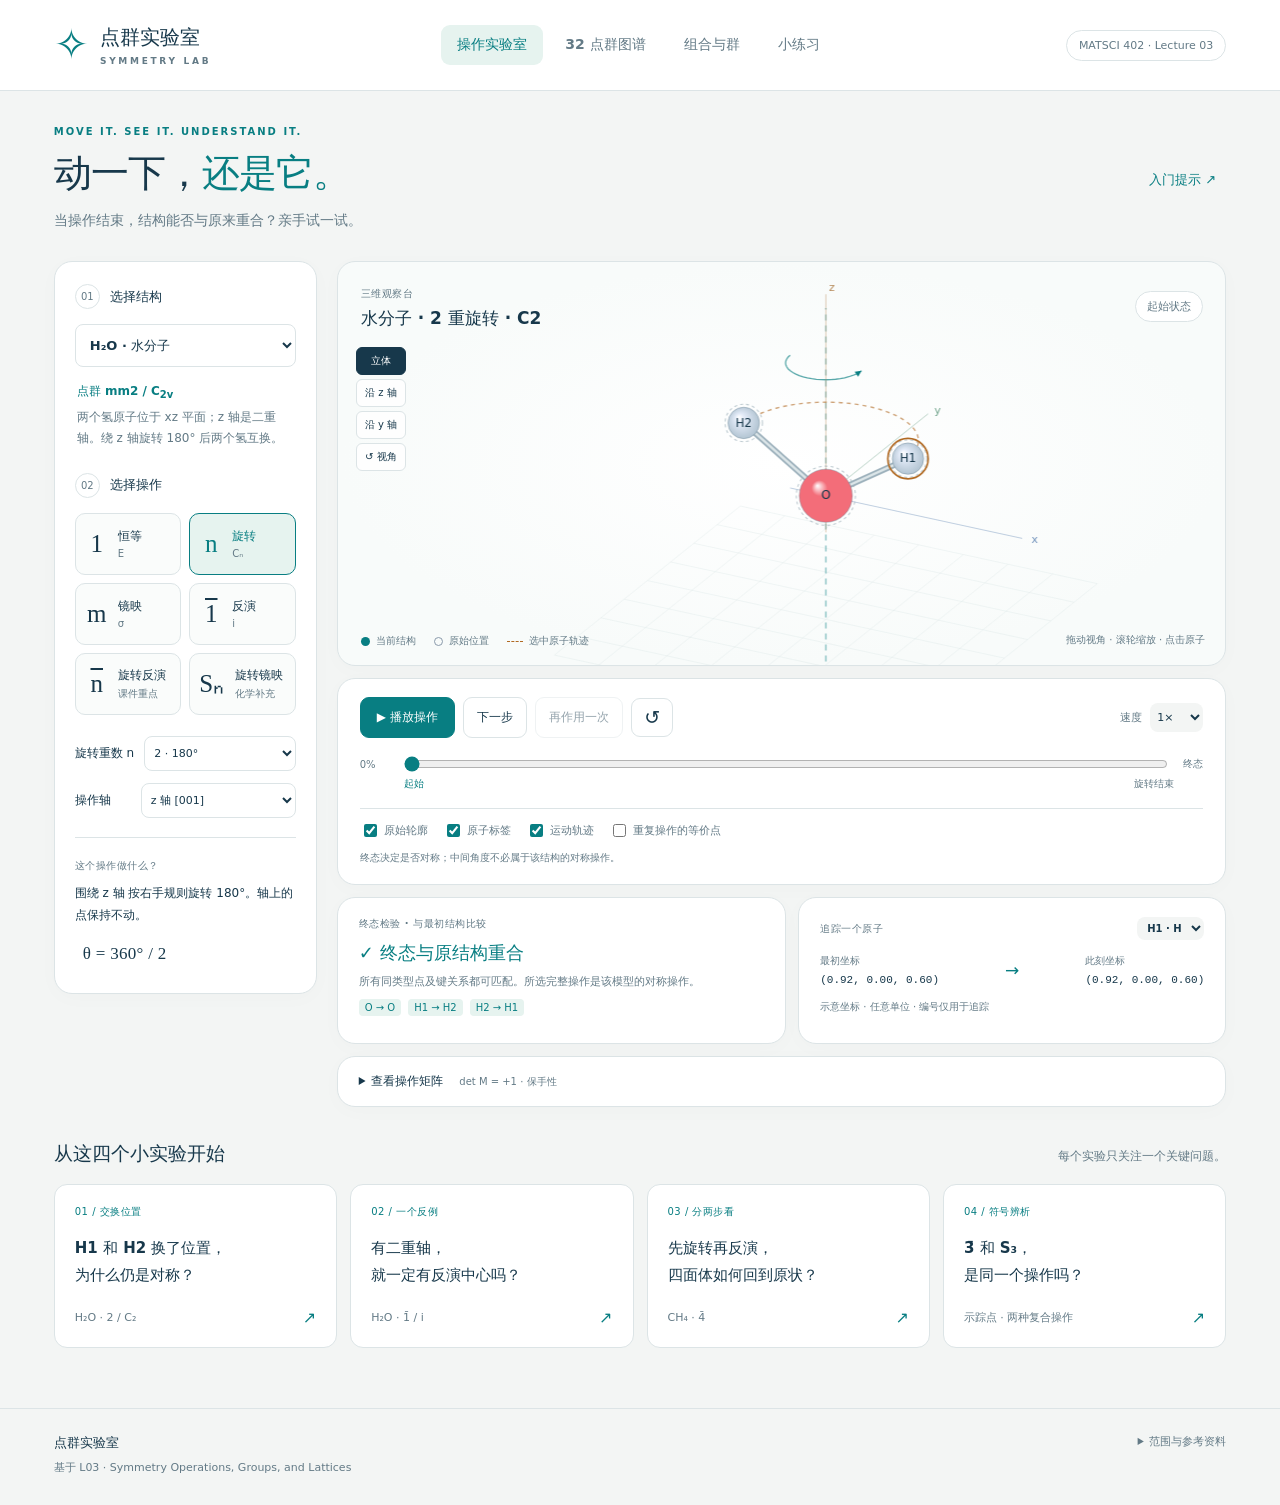
==== index.html @ 0df9928d "Add interactive point-group symmetry lab Include operation animations, 32 crystallographic point gro" ====
<!doctype html>
<html lang="zh-CN">
<head>
  <meta charset="UTF-8">
  <meta name="viewport" content="width=device-width, initial-scale=1">
  <meta name="theme-color" content="#153d52">
  <title>点群实验室 · 看见对称性</title>
  <link rel="stylesheet" href="styles.css?v=1.0">
  <script defer src="math.js?v=1.0"></script>
  <script defer src="learning-data.js?v=1.0"></script>
  <script defer src="app.js?v=1.0"></script>
</head>
<body>
  <header class="topbar">
    <a class="brand" href="#lab" aria-label="点群实验室首页"><span class="brand-mark" aria-hidden="true">✧</span><span>点群实验室<small>SYMMETRY LAB</small></span></a>
    <nav aria-label="主要页面">
      <button class="nav-item active" data-page="lab" aria-current="page">操作实验室</button>
      <button class="nav-item" data-page="atlas">32 点群图谱</button>
      <button class="nav-item" data-page="group">组合与群</button>
      <button class="nav-item" data-page="quiz">小练习</button>
    </nav>
    <span class="course-tag">MATSCI 402 · Lecture 03</span>
  </header>

  <main>
    <section class="page active" id="page-lab" aria-label="操作实验室">
      <div class="page-heading"><div><p class="eyebrow">MOVE IT. SEE IT. UNDERSTAND IT.</p><h1>动一下，<span>还是它。</span></h1><p class="lead">当操作结束，结构能否与原来重合？亲手试一试。</p></div><button class="quiet-button" id="intro-toggle" aria-expanded="false">入门提示 <span aria-hidden="true">↗</span></button></div>
      <div class="intro-panel" id="intro-panel" hidden><p><strong>对称操作</strong>是使结构在终态与原结构不可区分的变换；<strong>对称元素</strong>是操作所依托的轴、面或点。点群的全部操作至少共享一个不动点，本项目将它设在原点 O。</p><p>标签 H1、H2 用来追踪原子；同种原子可以互换位置。旋转物体的操作与拖动鼠标改变观察视角是两件不同的事。</p></div>

      <div class="lab-grid">
        <aside class="controls panel">
          <div class="section-label"><span class="step-number">01</span> 选择结构</div>
          <label class="sr-only" for="model-select">示例结构</label><select id="model-select"></select>
          <div class="model-note"><strong id="model-group"></strong><p id="model-description"></p></div>
          <div class="section-label"><span class="step-number">02</span> 选择操作</div>
          <div class="operation-grid" id="operation-grid">
            <button class="op-button" data-type="E"><span class="op-symbol">1</span><span>恒等<small>E</small></span></button>
            <button class="op-button selected" data-type="rotation"><span class="op-symbol">n</span><span>旋转<small>Cₙ</small></span></button>
            <button class="op-button" data-type="reflection"><span class="op-symbol">m</span><span>镜映<small>σ</small></span></button>
            <button class="op-button" data-type="inversion"><span class="op-symbol"><span class="overbar">1</span></span><span>反演<small>i</small></span></button>
            <button class="op-button" data-type="rotoinversion"><span class="op-symbol"><span class="overbar">n</span></span><span>旋转反演<small>课件重点</small></span></button>
            <button class="op-button" data-type="improper"><span class="op-symbol">Sₙ</span><span>旋转镜映<small>化学补充</small></span></button>
          </div>
          <div class="parameter-row" id="n-row"><label for="n-select">旋转重数 n</label><select id="n-select"><option value="1">1 · 360°</option><option value="2" selected>2 · 180°</option><option value="3">3 · 120°</option><option value="4">4 · 90°</option><option value="5">5 · 72°（有限模型）</option><option value="6">6 · 60°</option></select></div>
          <div class="parameter-row" id="axis-row"><label for="axis-select">操作轴</label><select id="axis-select"><option value="z">z 轴 [001]</option><option value="x">x 轴 [100]</option><option value="y">y 轴 [010]</option><option value="diagonal">体对角线 [111]</option></select></div>
          <div class="parameter-row" id="plane-row" hidden><label for="plane-select">镜面</label><select id="plane-select"><option value="xz">xz 面 · y = 0</option><option value="yz">yz 面 · x = 0</option><option value="xy">xy 面 · z = 0</option><option value="diagonal">对角面 · x = y</option></select></div>
          <p class="restriction" id="restriction" hidden>五重旋转可以出现在有限分子中；不属于三维周期晶体允许的旋转。</p>
          <div class="operation-description"><p class="mini-label">这个操作做什么？</p><p id="op-explanation"></p><div class="formula" id="op-formula"></div></div>
        </aside>

        <div class="scene-column">
          <div class="viewport panel">
            <div class="viewport-heading"><div><span class="mini-label">三维观察台</span><h2 id="scene-title">水分子 · 二重旋转</h2></div><span class="phase-pill" id="phase-pill">起始状态</span></div>
            <canvas id="main-canvas" tabindex="0" aria-label="交互三维结构。拖动改变视角，滚轮缩放，点击原子查看坐标；方向键调整视角，加减键缩放。"></canvas>
            <div class="view-tools"><button data-view="perspective" class="view-button active" aria-pressed="true">立体</button><button data-view="top" class="view-button" aria-pressed="false">沿 z 轴</button><button data-view="front" class="view-button" aria-pressed="false">沿 y 轴</button><button id="camera-reset" class="view-button" aria-label="恢复视角与缩放">↺ 视角</button></div>
            <div class="scene-legend"><span><i class="legend-dot solid"></i>当前结构</span><span><i class="legend-dot outline"></i>原始位置</span><span><i class="legend-line"></i>选中原子轨迹</span></div>
            <span class="camera-hint">拖动视角 · 滚轮缩放 · 点击原子</span>
          </div>
          <div class="playback panel">
            <div class="playback-top"><button class="primary-button" id="play-button"><span id="play-icon" aria-hidden="true">▶</span> <span id="play-text">播放操作</span></button><button class="secondary-button" id="step-button">下一步</button><button class="secondary-button" id="repeat-button" disabled>再作用一次</button><button class="icon-button" id="reset-button" aria-label="恢复原结构和播放进度" title="恢复原结构">↺</button><label class="speed-label" for="speed-select">速度 <select id="speed-select"><option value="0.5">0.5×</option><option value="1" selected>1×</option><option value="2">2×</option></select></label></div>
            <div class="timeline"><span id="progress-label">0%</span><input type="range" id="progress" min="0" max="1000" value="0" aria-label="操作播放进度"><span>终态</span></div>
            <div class="stage-track" id="stage-track"></div>
            <div class="display-toggles"><label><input id="ghost-toggle" type="checkbox" checked> 原始轮廓</label><label><input id="labels-toggle" type="checkbox" checked> 原子标签</label><label><input id="path-toggle" type="checkbox" checked> 运动轨迹</label><label><input id="orbit-toggle" type="checkbox"> 重复操作的等价点</label></div>
            <p class="animation-note" id="animation-note">终态决定是否对称；中间动画只是帮助理解的过程。</p>
          </div>
          <div class="results-grid">
            <div class="result-card panel" id="symmetry-card"><div class="mini-label">终态检验 · 与最初结构比较</div><h3 id="symmetry-result"></h3><p id="symmetry-detail"></p><div class="atom-mapping" id="atom-mapping"></div></div>
            <div class="coordinate-card panel"><div class="mini-label">追踪一个原子 <select id="atom-select" aria-label="选择追踪原子"></select></div><div class="coordinate-pair"><div><span>最初坐标</span><code id="coord-before"></code></div><span class="coordinate-arrow">→</span><div><span>此刻坐标</span><code id="coord-after"></code></div></div><p id="coordinate-note">示意坐标 · 任意单位</p></div>
          </div>
          <details class="matrix-panel panel"><summary>查看操作矩阵 <span id="matrix-summary"></span></summary><div class="matrix-content"><div id="matrix-display" class="matrix"></div><div><p><strong>p′ = M p</strong> · 使用列向量</p><p id="matrix-note"></p><p id="order-note"></p></div></div></details>
        </div>
      </div>

      <div class="guided-heading"><h2>从这四个小实验开始</h2><p>每个实验只关注一个关键问题。</p></div>
      <div class="experiment-grid">
        <button class="experiment-card" data-experiment="water-rotation"><span class="experiment-number">01 / 交换位置</span><strong>H1 和 H2 换了位置，<br>为什么仍是对称？</strong><span>H₂O · 2 / C₂ <b>↗</b></span></button>
        <button class="experiment-card" data-experiment="water-inversion"><span class="experiment-number">02 / 一个反例</span><strong>有二重轴，<br>就一定有反演中心吗？</strong><span>H₂O · 1̄ / i <b>↗</b></span></button>
        <button class="experiment-card" data-experiment="methane-roto"><span class="experiment-number">03 / 分两步看</span><strong>先旋转再反演，<br>四面体如何回到原状？</strong><span>CH₄ · 4̄ <b>↗</b></span></button>
        <button class="experiment-card" data-experiment="probe-compare"><span class="experiment-number">04 / 符号辨析</span><strong>3̄ 和 S₃，<br>是同一个操作吗？</strong><span>示踪点 · 两种复合操作 <b>↗</b></span></button>
      </div>
    </section>

    <section class="page" id="page-atlas" aria-label="32 点群图谱" hidden>
      <div class="page-heading"><div><p class="eyebrow">THE BIG PICTURE</p><h1>32 种组合，<span>7 个晶系。</span></h1><p class="lead">晶体学点群速查：把国际符号和 Schoenflies 符号放在一起看。</p></div><span class="large-badge">32</span></div>
      <div class="atlas-controls panel"><label for="system-filter">晶系 <select id="system-filter"><option value="all">全部晶系</option></select></label><label for="property-filter">对称性 <select id="property-filter"><option value="all">全部点群</option><option value="centro">含反演中心</option><option value="chiral">仅含保手性操作</option><option value="other">其余非中心对称群</option></select></label><span id="atlas-count" aria-live="polite"></span></div>
      <div class="atlas-note"><strong>读图提示</strong><span>群的阶 |G| 是操作总数；n 是某个轴的折数。两者不能混用。“仅含保手性操作”指群的性质，不能仅据此断言一个未指定结构具有手性。</span></div>
      <div id="atlas-grid" class="atlas-grid"></div>
      <div class="atlas-detail panel" id="atlas-detail" aria-live="polite"></div>
      <div class="reading-card panel"><h2>为什么这里没有 5？</h2><p>三维周期晶格允许的旋转折数为 1、2、3、4、6。有限分子可以有五重轴甚至更高折数；“32 种”说的是晶体学点群，并非所有有限物体的点群。</p><p>图谱是分类速查；实验室的模型是少量理想结构，不能用一次操作检验自动判定任意结构的完整点群。</p></div>
    </section>

    <section class="page" id="page-group" aria-label="组合与群" hidden>
      <div class="page-heading"><div><p class="eyebrow">ONE OPERATION AFTER ANOTHER</p><h1>先做哪个，<span>有时很重要。</span></h1><p class="lead">矩阵乘积 A B 表示先做 B，再做 A。用一个示踪点检验顺序。</p></div></div>
      <div class="composition-controls panel"><label for="compose-a">操作 A <select id="compose-a"></select></label><span class="compose-times">×</span><label for="compose-b">操作 B <select id="compose-b"></select></label><span id="commute-result" class="commute-pill"></span></div>
      <div class="composition-grid"><div class="panel composition-card"><h2>A B · 先 B 后 A</h2><canvas id="ab-canvas" tabindex="0" aria-label="先 B 后 A 的终态。方向键可调整共同视角。"></canvas><div id="ab-coordinate" class="composition-coordinate"></div><div id="ab-matrix" class="matrix compact"></div></div><div class="panel composition-card"><h2>B A · 先 A 后 B</h2><canvas id="ba-canvas" tabindex="0" aria-label="先 A 后 B 的终态。方向键可调整共同视角。"></canvas><div id="ba-coordinate" class="composition-coordinate"></div><div id="ba-matrix" class="matrix compact"></div></div></div>
      <p class="composition-legend">空心点：p = (1.20, 0.70, 1.00) · 实心点：变换后的 p · 虚线：经中间点的顺序示意，非运动轨迹</p>
      <div class="group-bottom-grid"><div class="panel group-table-card"><p class="mini-label">一个完整的小群</p><h2>水分子的 mm2 / C₂ᵥ</h2><p>把四个对称操作两两组合，结果仍在这四个里面。点击表格中的结果，在实验室查看。</p><div id="cayley-table"></div><p class="table-caption">行 A × 列 B：先做列，再做行。mₓ𝓏 与 mᵧ𝓏 表示过原点的两个镜面。</p></div><div class="panel axioms-card"><p class="mini-label">群的四个条件</p><div><b>01</b><p><strong>封闭性</strong>组合任意两个操作，结果仍属于这个群。</p></div><div><b>02</b><p><strong>结合律</strong>(A B) C = A (B C)，改变括号不改变结果。</p></div><div><b>03</b><p><strong>恒等操作</strong>E A = A E = A，什么也不改变。</p></div><div><b>04</b><p><strong>逆操作</strong>每个操作都有能撤销它的操作，A⁻¹ A = E。</p></div><p class="axiom-note">交换律 A B = B A 不是群的必要条件。</p></div></div>
    </section>

    <section class="page" id="page-quiz" aria-label="小练习" hidden>
      <div class="page-heading"><div><p class="eyebrow">CHECK YOUR INTUITION</p><h1>你能预测，<span>操作的结果吗？</span></h1><p class="lead">先回答，再看解释。答错也可以回到实验室亲手验证。</p></div><span class="quiz-score" id="quiz-score"></span></div>
      <div class="quiz-shell panel"><div class="quiz-meta"><span id="quiz-position"></span><div id="quiz-dots" aria-label="练习进度"></div></div><h2 id="quiz-question"></h2><div id="quiz-options" class="quiz-options"></div><div id="quiz-feedback" class="quiz-feedback" hidden aria-live="polite"></div><div class="quiz-actions"><button id="quiz-prev" class="secondary-button">上一题</button><button id="quiz-lab" class="quiet-button">去实验室验证 ↗</button><button id="quiz-next" class="primary-button">下一题 →</button></div></div>
      <div class="glossary-grid" id="glossary-grid"></div>
    </section>
  </main>
  <footer><div><strong>点群实验室</strong><span>基于 L03 · Symmetry Operations, Groups, and Lattices</span></div><details><summary>范围与参考资料</summary><p>聚焦点群操作、32 晶体学点群和群的组合；平移、螺旋轴、滑移面与完整空间群不在此版本范围内。所有模型为理想几何示意。</p><div id="source-links"></div><p>课件对应：PDF 第 3、8、11–19、36–39、58 页。符号采用国际符号为主，化学符号为补充。动画插值是教学示意，不表示实际原子运动。</p></details></footer>
  <div id="toast" role="status" aria-live="polite"></div>
  <noscript>此项目需要浏览器启用 JavaScript 才能播放三维对称操作。</noscript>
</body>
</html>
---- styles.css ----
:root{--bg:#f3f5f4;--paper:#fff;--ink:#17384b;--muted:#637a86;--line:#dce4e6;--teal:#087e82;--teal-soft:#e6f3ef;--orange:#b16a23;--orange-soft:#fff3e2;--blue:#3262a6;--red:#b14f50;--radius:18px;--shadow:0 4px 22px #17384b05;font-family:Inter,"PingFang SC","Microsoft YaHei",system-ui,sans-serif;color:var(--ink);background:var(--bg);font-synthesis:none}
*{box-sizing:border-box}body{margin:0}button,select,input{font:inherit}button,select{cursor:pointer}button{color:inherit}button:disabled{cursor:default;opacity:.45}button{transition:background .16s,border-color .16s,transform .16s}button:focus-visible,a:focus-visible,select:focus-visible,input:focus-visible,canvas:focus-visible,summary:focus-visible{outline:3px solid #ca8b39;outline-offset:3px}button:hover:not(:disabled){filter:brightness(.98)}button:active:not(:disabled){transform:translateY(1px)}[hidden]{display:none!important}h1,h2,h3,p{margin:0}a{color:var(--teal);text-underline-offset:3px}.topbar{height:91px;background:var(--paper);border-bottom:1px solid var(--line);display:flex;align-items:center;justify-content:space-between;padding:0 4.2%;gap:24px}.brand{display:flex;align-items:center;gap:11px;text-decoration:none;color:var(--ink);font-weight:650;font-size:20px;white-space:nowrap}.brand-mark{font-size:42px;font-weight:400;color:var(--teal);line-height:1}.brand small{display:block;font-size:9px;font-weight:600;letter-spacing:2.7px;color:var(--muted);margin-top:5px}.topbar nav{display:flex;align-items:center;gap:6px}.nav-item{background:transparent;border:0;padding:11px 16px;border-radius:9px;font-size:14px;font-weight:550;color:var(--muted)}.nav-item.active{background:var(--teal-soft);color:var(--teal)}.course-tag{font-size:11px;color:var(--muted);border:1px solid var(--line);border-radius:40px;padding:8px 12px;white-space:nowrap}main{max-width:1430px;margin:auto;padding:35px 4.2% 60px}.page-heading{display:flex;align-items:center;justify-content:space-between;margin-bottom:28px;gap:16px}.eyebrow{font-size:10px;letter-spacing:2px;color:var(--teal);font-weight:650;margin-bottom:11px}h1{font-size:clamp(28px,3vw,42px);font-weight:650;line-height:1.3;letter-spacing:-1px}h1 span{color:var(--teal)}.lead{font-size:14px;color:var(--muted);margin-top:10px;line-height:1.8}.quiet-button{background:transparent;border:0;color:var(--teal);font-size:13px;padding:10px;white-space:nowrap}.intro-panel{border-left:3px solid var(--teal);padding:18px 22px;background:var(--teal-soft);border-radius:0 12px 12px 0;margin:0 0 25px;font-size:14px;line-height:1.9}.intro-panel p+p{margin-top:10px}.panel{background:var(--paper);border:1px solid var(--line);border-radius:var(--radius);box-shadow:var(--shadow)}.lab-grid{display:grid;grid-template-columns:263px minmax(0,1fr);gap:20px;align-items:start}.controls{padding:22px 20px}.section-label{font-size:13px;font-weight:650;margin-bottom:15px;display:flex;align-items:center;gap:10px}.step-number{border:1px solid var(--line);border-radius:50%;height:25px;width:25px;display:inline-flex;align-items:center;justify-content:center;font-size:10px;color:var(--muted);font-weight:500}select{border:1px solid var(--line);border-radius:8px;background:var(--paper);color:var(--ink);padding:9px 26px 9px 10px;font-size:13px;max-width:100%}#model-select{width:100%;font-weight:550;padding:12px 10px}.model-note{padding:13px 2px 23px}.model-note strong{font-size:12px;color:var(--teal);font-weight:550}.model-note p{font-size:12px;color:var(--muted);line-height:1.8;margin-top:6px}.operation-grid{display:grid;grid-template-columns:1fr 1fr;gap:8px;margin-bottom:21px}.op-button{display:flex;align-items:center;gap:9px;text-align:left;background:#fafcfb;border:1px solid var(--line);border-radius:10px;min-height:62px;padding:9px}.op-button.selected{background:var(--teal-soft);border-color:var(--teal);color:var(--teal)}.op-symbol{font-family:Georgia,"Times New Roman",serif;font-size:25px;font-weight:400;min-width:24px;text-align:center}.op-button>span:last-child{font-size:12px;font-weight:550;white-space:nowrap}.op-button small{display:block;color:var(--muted);font-size:10px;font-weight:400;margin-top:3px}.overbar{text-decoration:overline;text-decoration-thickness:1.5px}.parameter-row{display:flex;align-items:center;justify-content:space-between;gap:10px;margin-bottom:12px}.parameter-row label{font-size:12px;white-space:nowrap}.parameter-row select{font-size:11px;width:155px;padding:9px 5px}.restriction{font-size:11px;color:var(--orange);line-height:1.7;padding:8px;background:var(--orange-soft);border-radius:7px;margin-bottom:10px}.operation-description{border-top:1px solid var(--line);padding-top:18px;margin-top:19px;font-size:12px;line-height:1.9}.mini-label{font-size:10px;color:var(--muted);font-weight:600;letter-spacing:.5px}.operation-description>p:nth-child(2){margin-top:7px}.formula{font-family:Georgia,"Times New Roman",serif;font-size:17px;padding:11px 8px 0;letter-spacing:.3px}.scene-column{min-width:0}.viewport{position:relative;overflow:hidden;background:radial-gradient(ellipse at 50% 50%,#fff 0%,#f8fbfa 70%);height:405px}.viewport-heading{position:absolute;top:20px;left:23px;right:22px;display:flex;justify-content:space-between;align-items:center;z-index:1;pointer-events:none}.viewport-heading h2{font-size:17px;font-weight:600;margin-top:6px}.phase-pill{font-size:11px;background:#fff;border:1px solid var(--line);color:var(--muted);border-radius:30px;padding:7px 11px}.phase-pill.end{background:var(--teal-soft);color:var(--teal);border-color:#a0cfbe}canvas{display:block;width:100%;height:100%;touch-action:none;cursor:grab}canvas:active{cursor:grabbing}.view-tools{position:absolute;left:18px;top:85px;display:flex;gap:4px;z-index:1;flex-direction:column;align-items:stretch}.view-button{font-size:10px;border:1px solid var(--line);background:#ffffffd9;padding:6px 8px;border-radius:6px}.view-button.active{background:var(--ink);border-color:var(--ink);color:#fff}.scene-legend{position:absolute;left:23px;bottom:17px;display:flex;gap:18px;font-size:10px;color:var(--muted);pointer-events:none}.scene-legend span{display:flex;align-items:center;gap:6px}.legend-dot{display:inline-block;width:9px;height:9px;border-radius:50%}.legend-dot.solid{background:var(--teal)}.legend-dot.outline{border:1.4px solid #8a9aab;background:transparent}.legend-line{width:16px;height:0;border-top:1.5px dashed var(--orange)}.camera-hint{position:absolute;right:20px;bottom:18px;color:var(--muted);font-size:10px;pointer-events:none}.playback{padding:18px 22px;margin-top:12px}.playback-top{display:flex;align-items:center;gap:8px}.primary-button{background:var(--teal);border:1px solid var(--teal);color:#fff;border-radius:9px;font-size:12px;font-weight:550;padding:11px 16px;white-space:nowrap}.secondary-button{background:var(--paper);border:1px solid var(--line);border-radius:9px;font-size:12px;padding:11px 13px;white-space:nowrap}.icon-button{background:var(--paper);border:1px solid var(--line);border-radius:9px;font-size:19px;padding:5px 12px;line-height:27px}.speed-label{display:flex;align-items:center;gap:8px;font-size:11px;color:var(--muted);margin-left:auto}.speed-label select{font-size:11px;padding:7px 3px;border:0;background:var(--bg)}.timeline{display:flex;align-items:center;gap:13px;margin-top:17px;font-size:10px;color:var(--muted)}.timeline span:last-child{white-space:nowrap;flex-shrink:0}.timeline span:first-child{min-width:29px;font-variant-numeric:tabular-nums}input[type=range]{width:100%;accent-color:var(--teal);height:14px;cursor:pointer}.stage-track{display:flex;justify-content:space-between;gap:6px;font-size:10px;color:var(--muted);padding-left:42px;padding-right:27px;margin:2px 0 15px}.stage-track button{background:transparent;border:0;padding:2px;color:var(--muted);font-size:10px}.stage-track button.active{color:var(--teal);font-weight:600}.display-toggles{display:flex;align-items:center;gap:15px;flex-wrap:wrap;padding-top:12px;border-top:1px solid var(--line);font-size:11px;color:var(--muted)}.display-toggles label{display:flex;align-items:center;gap:4px;cursor:pointer}input[type=checkbox]{accent-color:var(--teal)}.animation-note{font-size:10px;color:var(--muted);line-height:1.7;margin-top:9px}.results-grid{display:grid;grid-template-columns:1.05fr 1fr;gap:12px;margin-top:12px}.result-card,.coordinate-card{padding:19px 21px;min-height:147px}.result-card h3{font-size:18px;margin-top:10px;font-weight:600;color:var(--teal)}.result-card.negative h3{color:var(--orange)}.result-card p{font-size:11px;line-height:1.8;color:var(--muted);margin-top:7px}.atom-mapping{font-size:10px;color:var(--teal);display:flex;gap:7px;flex-wrap:wrap;margin-top:7px}.atom-mapping span{padding:3px 6px;border-radius:4px;background:var(--teal-soft)}.coordinate-card .mini-label{display:flex;align-items:center;justify-content:space-between;gap:5px}.coordinate-card select{font-size:10px;border:0;background:var(--bg);padding:5px 6px;max-width:100px}.coordinate-pair{display:flex;align-items:center;justify-content:space-between;gap:4px;margin-top:14px}.coordinate-pair div{display:flex;flex-direction:column;gap:6px}.coordinate-pair span{font-size:10px;color:var(--muted)}.coordinate-pair code{font-family:"SFMono-Regular",Consolas,monospace;font-size:11px;white-space:nowrap;font-variant-numeric:tabular-nums}.coordinate-arrow{color:var(--teal)!important;font-size:17px!important}.coordinate-card p{font-size:10px;color:var(--muted);line-height:1.6;margin-top:13px}.matrix-panel{margin-top:12px;padding:0 21px}.matrix-panel summary{font-size:12px;padding:16px 0;cursor:pointer}.matrix-panel summary span{font-size:10px;color:var(--muted);margin-left:12px}.matrix-content{display:flex;align-items:center;gap:27px;padding:5px 0 22px;font-size:12px;line-height:1.8}.matrix{display:grid;grid-template-columns:repeat(3,minmax(42px,1fr));border-left:2px solid var(--ink);border-right:2px solid var(--ink);padding:5px 10px;gap:9px;font-size:12px;font-family:"SFMono-Regular",Consolas,monospace;text-align:right;max-width:250px;flex-shrink:0;position:relative}.matrix:before,.matrix:after{content:"";position:absolute;left:-2px;right:-2px;top:0;height:6px;border-left:8px solid var(--ink);border-right:8px solid var(--ink)}.matrix:after{top:auto;bottom:0}.matrix-content p+p{margin-top:5px;color:var(--muted);font-size:11px}.guided-heading{display:flex;align-items:baseline;justify-content:space-between;margin:34px 0 17px}.guided-heading h2{font-size:19px;font-weight:600}.guided-heading p{font-size:12px;color:var(--muted)}.experiment-grid{display:grid;grid-template-columns:repeat(4,1fr);gap:13px}.experiment-card{background:var(--paper);border:1px solid var(--line);border-radius:13px;text-align:left;padding:20px;min-height:164px;display:flex;flex-direction:column;gap:16px}.experiment-number{color:var(--teal);font-size:10px;letter-spacing:.5px}.experiment-card strong{font-size:15px;font-weight:550;line-height:1.8}.experiment-card>span:last-child{font-size:11px;color:var(--muted);width:100%;display:flex;align-items:center;justify-content:space-between;margin-top:auto}.experiment-card b{font-size:16px;font-weight:400;color:var(--teal)}.large-badge{font-family:Georgia,serif;font-size:65px;color:#c7dcd6;font-style:italic}.atlas-controls{padding:18px 22px;display:flex;align-items:center;gap:30px;margin-bottom:18px}.atlas-controls label{font-size:12px;display:flex;align-items:center;gap:10px}.atlas-controls select{font-size:12px}.atlas-controls>span{margin-left:auto;font-size:12px;color:var(--muted)}.atlas-note{font-size:12px;line-height:1.8;display:flex;gap:20px;margin:0 3px 24px}.atlas-note strong{color:var(--teal);white-space:nowrap}.atlas-note span{color:var(--muted)}.atlas-grid{display:grid;grid-template-columns:repeat(4,1fr);gap:13px}.atlas-tile{border:1px solid var(--line);background:var(--paper);border-radius:12px;padding:16px 19px;text-align:left;display:flex;flex-direction:column;min-height:125px;position:relative}.atlas-tile.selected{border-color:var(--teal);box-shadow:inset 0 0 0 1px var(--teal)}.atlas-tile>span:first-child{font-size:10px;color:var(--muted)}.atlas-symbols{display:flex;justify-content:space-between;align-items:center;margin:9px 0 12px}.hm-symbol{font-family:Georgia,"Times New Roman",serif;font-size:25px;letter-spacing:2px;color:var(--ink)}.sf-symbol{font-family:Georgia,"Times New Roman",serif;font-size:18px;color:var(--muted)}.atlas-properties{display:flex;gap:6px;font-size:10px;color:var(--muted)}.property-tag{background:var(--bg);padding:3px 6px;border-radius:4px}.property-tag.centro{background:#eaf0f8;color:var(--blue)}.property-tag.proper{background:var(--teal-soft);color:var(--teal)}.atlas-detail{padding:22px 25px;margin-top:20px;display:flex;align-items:center;justify-content:space-between;gap:20px;line-height:1.8}.atlas-detail h2{font-size:20px;margin-bottom:5px}.atlas-detail p{font-size:12px;color:var(--muted)}.reading-card{padding:25px;margin-top:20px}.reading-card h2{font-size:17px;margin-bottom:9px}.reading-card p{font-size:12px;color:var(--muted);line-height:1.9}.reading-card p+p{margin-top:8px}.composition-controls{display:flex;align-items:center;gap:22px;padding:20px 24px}.composition-controls label{font-size:12px;display:flex;align-items:center;gap:12px}.composition-controls select{font-size:12px}.compose-times{font-size:24px;color:var(--muted)}.commute-pill{font-size:12px;background:var(--orange-soft);color:var(--orange);padding:9px 13px;border-radius:25px;margin-left:auto}.commute-pill.yes{background:var(--teal-soft);color:var(--teal)}.composition-grid{display:grid;grid-template-columns:1fr 1fr;gap:18px;margin-top:19px}.composition-card{padding:22px 24px}.composition-card h2{font-size:17px}.composition-card canvas{height:280px}.composition-coordinate{text-align:center;font-family:Consolas,monospace;font-size:13px;color:var(--teal);margin-bottom:14px}.matrix.compact{margin:auto;max-width:220px;font-size:11px;gap:7px}.composition-legend{font-size:11px;text-align:center;color:var(--muted);margin:13px 0 25px;line-height:1.8}.group-bottom-grid{display:grid;grid-template-columns:1.1fr 1fr;gap:18px}.group-table-card,.axioms-card{padding:24px}.group-table-card h2{font-size:21px;margin-top:8px}.group-table-card>p:nth-of-type(2){font-size:12px;line-height:1.9;color:var(--muted);margin-top:9px}.group-table{width:100%;border-collapse:collapse;text-align:center;font-size:12px;margin:16px 0 10px}.group-table td,.group-table th{border-bottom:1px solid var(--line);padding:10px 4px}.group-table th{font-weight:550;background:var(--bg)}.group-table td button{border:0;background:transparent;border-radius:5px;padding:5px 8px;font-size:12px;color:var(--teal)}.group-table td button:hover{background:var(--teal-soft)}.table-caption{font-size:10px;line-height:1.8;color:var(--muted)}.axioms-card>div{display:flex;gap:20px;margin-top:21px}.axioms-card b{font-size:12px;color:var(--teal);font-weight:500;padding-top:1px}.axioms-card div p{font-size:12px;line-height:1.8;color:var(--muted)}.axioms-card strong{display:block;font-size:14px;font-weight:550;color:var(--ink);margin-bottom:4px}.axiom-note{font-size:11px;color:var(--orange);border-top:1px solid var(--line);padding-top:17px;margin-top:23px}.quiz-score{font-size:12px;background:var(--teal-soft);color:var(--teal);padding:12px 17px;border-radius:30px;white-space:nowrap}.quiz-shell{max-width:850px;margin:12px auto 25px;padding:30px 40px}.quiz-meta{display:flex;align-items:center;justify-content:space-between;font-size:11px;color:var(--muted);margin-bottom:27px}#quiz-dots{display:flex;gap:6px}#quiz-dots i{display:block;height:7px;width:7px;border-radius:50%;background:var(--line)}#quiz-dots i.current{background:var(--ink)}#quiz-dots i.correct{background:var(--teal)}#quiz-dots i.incorrect{background:var(--orange)}.quiz-shell h2{font-size:23px;font-weight:550;line-height:1.8;margin-bottom:25px}.quiz-options{display:grid;grid-template-columns:1fr 1fr;gap:12px}.quiz-option{border:1px solid var(--line);border-radius:10px;background:var(--paper);padding:18px;text-align:left;font-size:13px;line-height:1.8;display:flex;align-items:center;gap:14px}.quiz-option>span:first-child{font-size:11px;border:1px solid var(--line);border-radius:50%;width:24px;height:24px;display:inline-flex;justify-content:center;align-items:center;flex-shrink:0}.quiz-option.correct{background:var(--teal-soft);border-color:var(--teal)}.quiz-option.incorrect{background:var(--orange-soft);border-color:var(--orange)}.quiz-option:disabled{opacity:1}.quiz-feedback{padding:18px 20px;background:var(--teal-soft);border-radius:10px;margin-top:20px;line-height:1.9;font-size:13px}.quiz-feedback.wrong{background:var(--orange-soft)}.quiz-feedback strong{display:block;margin-bottom:5px}.quiz-actions{display:flex;justify-content:space-between;align-items:center;margin-top:27px}.glossary-grid{display:grid;grid-template-columns:repeat(3,1fr);gap:13px}.glossary-card{padding:21px;background:var(--paper);border:1px solid var(--line);border-radius:12px}.glossary-card h3{font-size:14px;font-weight:550;margin-bottom:8px}.glossary-card p{font-size:12px;color:var(--muted);line-height:1.9}footer{border-top:1px solid var(--line);padding:25px 4.2% 30px;max-width:1430px;margin:auto;color:var(--muted);font-size:11px;display:flex;justify-content:space-between;gap:30px}footer>div{display:flex;flex-direction:column;gap:8px}footer strong{font-size:13px;color:var(--ink);font-weight:550}footer details{max-width:630px}footer summary{cursor:pointer;text-align:right}footer p{line-height:1.9;margin-top:12px}#source-links{display:flex;flex-direction:column;gap:6px;margin-top:10px}#toast{position:fixed;bottom:26px;left:50%;transform:translateX(-50%);background:var(--ink);color:#fff;border-radius:10px;padding:12px 20px;font-size:12px;z-index:20;opacity:0;pointer-events:none;transition:opacity .2s;box-shadow:0 5px 25px #17384b25;max-width:calc(100vw - 30px);line-height:1.8}#toast.visible{opacity:1}.sr-only{position:absolute;width:1px;height:1px;padding:0;margin:-1px;overflow:hidden;clip:rect(0,0,0,0);white-space:nowrap;border:0}
@media(min-width:1500px){.viewport{height:440px}}
@media(max-width:1150px){.course-tag{display:none}.topbar{padding:0 3%}main{padding:29px 3% 45px}.lab-grid{grid-template-columns:239px minmax(0,1fr);gap:14px}.controls{padding:20px 16px}.camera-hint{display:none}.coordinate-pair{flex-wrap:wrap}.coordinate-pair code{font-size:10px}.results-grid{grid-template-columns:1fr 1fr}.experiment-card{padding:16px}.scene-legend{gap:10px}.playback{padding:17px}.atlas-grid{grid-template-columns:repeat(4,1fr)}}
@media(max-width:850px){.topbar{height:auto;min-height:79px;flex-wrap:wrap;padding:15px 4%;gap:15px}.brand{font-size:18px}.brand-mark{font-size:33px}.nav-item{padding:9px 11px;font-size:12px}.topbar nav{gap:2px}.lab-grid{grid-template-columns:215px minmax(0,1fr)}.controls{padding:18px 13px}.op-button{gap:5px;padding:7px}.op-symbol{min-width:20px;font-size:22px}.op-button>span:last-child{font-size:11px}.parameter-row{flex-direction:column;align-items:flex-start;gap:5px}.parameter-row select{width:100%}.viewport{height:363px}.viewport-heading{left:18px;top:16px}.viewport-heading h2{font-size:15px}.phase-pill{font-size:10px;padding:5px 8px}.playback-top{flex-wrap:wrap}.speed-label{margin-left:0}.results-grid{grid-template-columns:1fr}.coordinate-pair{justify-content:start;gap:16px}.result-card,.coordinate-card{min-height:120px}.coordinate-card .mini-label{justify-content:start;gap:25px}.experiment-grid{grid-template-columns:repeat(2,1fr)}.atlas-grid{grid-template-columns:repeat(3,1fr)}.composition-controls{flex-wrap:wrap;gap:15px}.commute-pill{margin-left:0}.group-bottom-grid{grid-template-columns:1fr}.glossary-grid{grid-template-columns:repeat(2,1fr)}}
@media(max-width:620px){main{padding:26px 4% 35px}.topbar{padding:13px 4%;gap:13px}.brand small{font-size:8px}.topbar nav{width:100%;justify-content:space-between}.nav-item{padding:9px 10px}.page-heading{margin-bottom:22px;align-items:start}h1{font-size:29px;letter-spacing:-.5px}.eyebrow{font-size:8px;letter-spacing:1.6px}.lead{font-size:12px}.page-heading>.quiet-button{font-size:11px;padding:6px;margin-top:27px}.lab-grid{display:flex;flex-direction:column;gap:13px}.controls{width:100%;padding:18px}.section-label{margin-bottom:10px}.model-note{padding:9px 1px 15px}.model-note p{margin-top:4px}.operation-grid{grid-template-columns:repeat(3,1fr);margin-bottom:15px}.op-button{padding:8px 7px;gap:7px;min-height:57px}.op-button>span:last-child{font-size:11px}.parameter-row{display:inline-flex;width:calc(50% - 6px);vertical-align:top;margin-bottom:0}.parameter-row:nth-of-type(even){margin-right:6px}.parameter-row select{width:100%}.operation-description{margin-top:14px;padding-top:12px}.operation-description .formula{display:inline-block;padding:7px 0 0;font-size:16px}.restriction{margin:10px 0 0}.scene-column{width:100%}.viewport{height:380px}.viewport-heading h2{font-size:15px}.view-tools{top:75px}.scene-legend{left:15px;font-size:9px;gap:13px}.playback{padding:15px}.playback-top{gap:6px}.primary-button{padding:10px 12px}.secondary-button{padding:10px 9px}.icon-button{padding:4px 10px}.speed-label{margin-left:auto}.display-toggles{gap:7px 13px;font-size:10px}.results-grid{grid-template-columns:1fr}.result-card,.coordinate-card{padding:17px 18px}.coordinate-pair{justify-content:space-between;gap:4px}.coordinate-pair code{font-size:12px}.coordinate-card .mini-label{justify-content:space-between}.matrix-content{gap:15px;flex-wrap:wrap}.matrix-panel summary span{font-size:9px}.guided-heading{display:block;margin-top:26px}.guided-heading h2{font-size:17px}.guided-heading p{font-size:11px;margin-top:6px}.experiment-grid{gap:10px}.experiment-card{padding:15px;min-height:164px;gap:11px}.experiment-card strong{font-size:13px}.experiment-card>span:last-child{font-size:10px}.experiment-number{font-size:9px}.atlas-controls{gap:14px;padding:16px;flex-wrap:wrap}.atlas-controls label{width:100%;justify-content:space-between}.atlas-controls>span{margin-left:0}.atlas-note{gap:10px;font-size:11px}.atlas-grid{grid-template-columns:repeat(2,1fr);gap:10px}.atlas-tile{padding:14px;min-height:120px}.atlas-symbols{flex-wrap:wrap;gap:6px}.hm-symbol{font-size:23px}.sf-symbol{font-size:16px}.atlas-properties{font-size:9px;gap:4px}.atlas-detail{padding:20px;flex-direction:column;align-items:start}.composition-controls{padding:17px;gap:13px}.composition-controls label{width:100%;justify-content:space-between}.compose-times{display:none}.composition-grid{grid-template-columns:1fr;gap:14px}.composition-card canvas{height:255px}.composition-card{padding:20px}.composition-legend{font-size:10px}.quiz-shell{padding:23px 20px}.quiz-shell h2{font-size:19px}.quiz-options{grid-template-columns:1fr;gap:10px}.quiz-option{padding:15px;font-size:12px}.quiz-score{padding:9px 10px;font-size:10px}.quiz-actions{gap:4px;flex-wrap:wrap}.quiz-feedback{font-size:12px;padding:15px}.glossary-grid{grid-template-columns:1fr 1fr;gap:10px}.glossary-card{padding:16px}.glossary-card p{font-size:11px}.glossary-card h3{font-size:12px}footer{padding:20px 4%;flex-direction:column;gap:17px}footer summary{text-align:left}.composition-controls select{max-width:70%}}
@media(prefers-reduced-motion:reduce){*{transition:none!important;scroll-behavior:auto!important}}
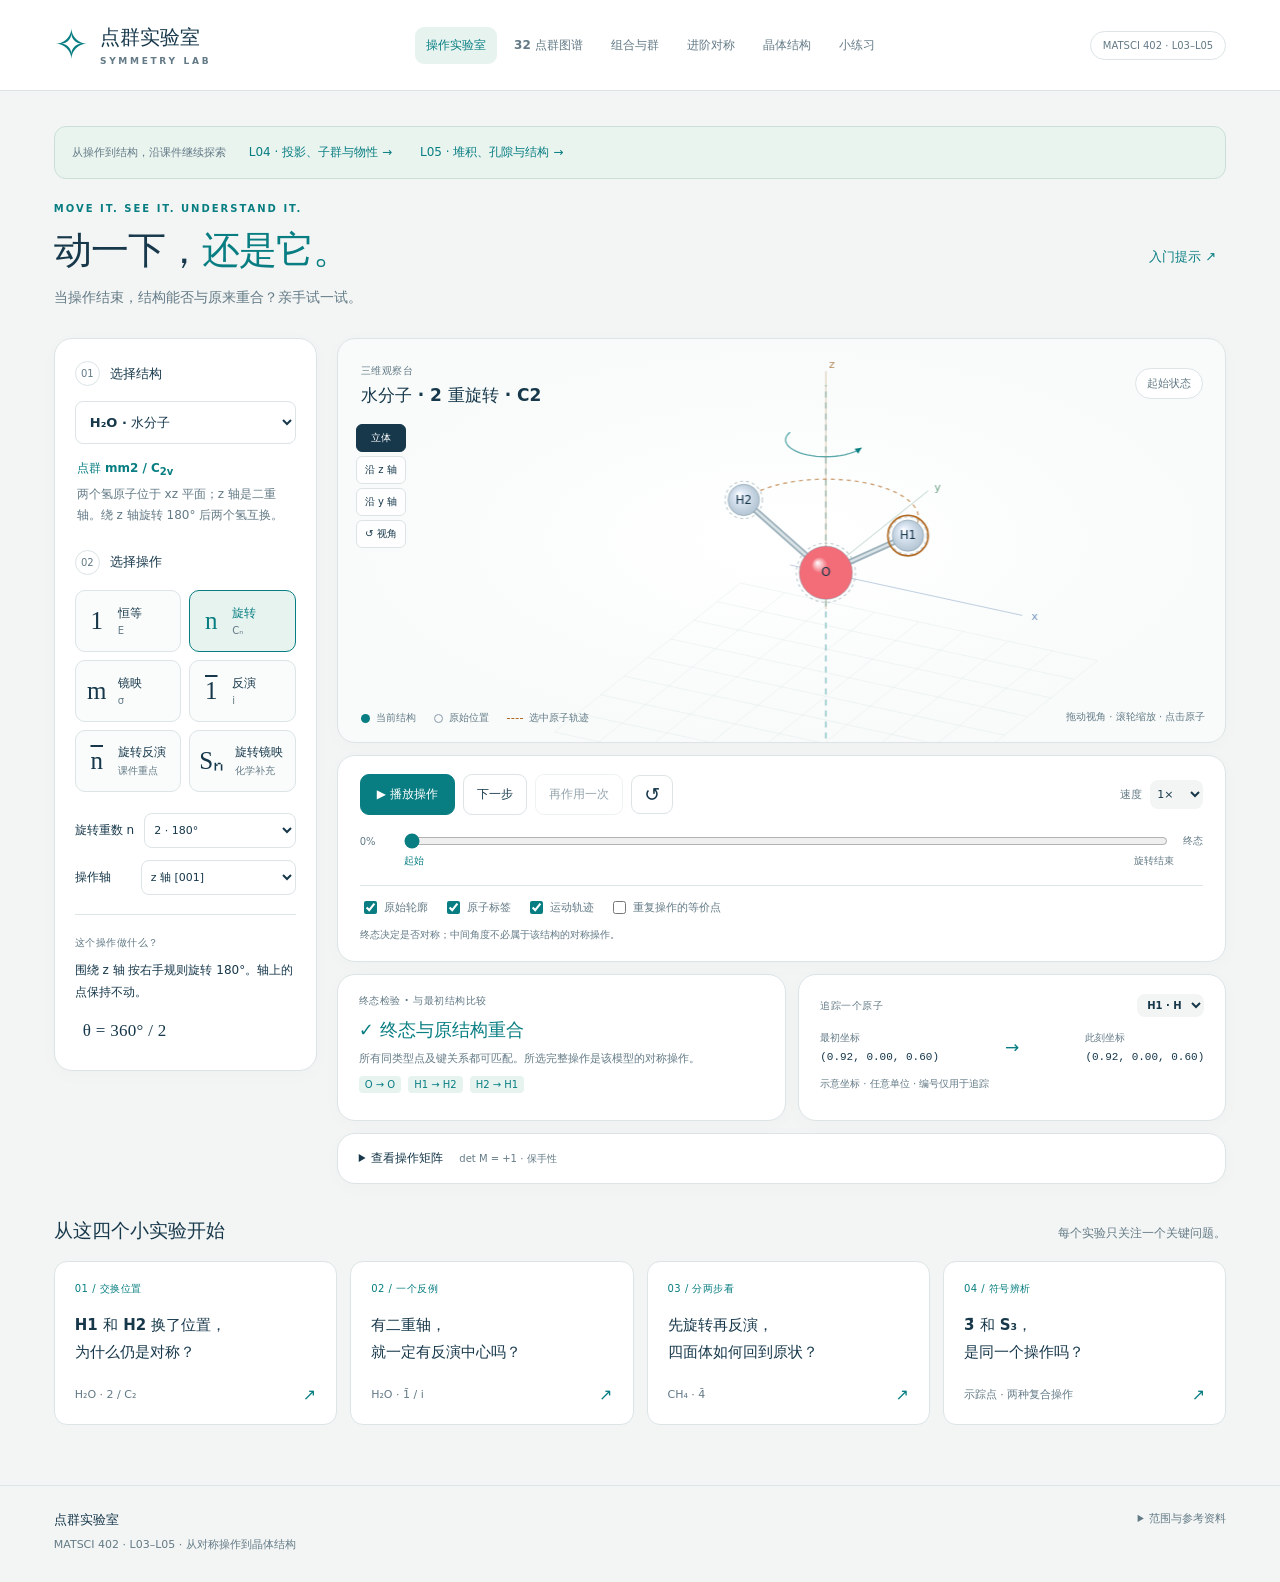
==== commit 3b16d6ea: "Integrate L04 and L05 interactive course modules Add stereographic projections, subgroups, tensor sy" ====
--- a/index.html
+++ b/index.html
@@ -5,10 +5,23 @@
   <meta name="viewport" content="width=device-width, initial-scale=1">
   <meta name="theme-color" content="#153d52">
   <title>点群实验室 · 看见对称性</title>
-  <link rel="stylesheet" href="styles.css?v=1.0">
+  <link rel="stylesheet" href="styles.css?v=1.2">
+  <link rel="stylesheet" href="course.css?v=1.3">
+  <link rel="stylesheet" href="stereo.css?v=1.3">
+  <link rel="stylesheet" href="crystal.css?v=1.3">
   <script defer src="math.js?v=1.0"></script>
-  <script defer src="learning-data.js?v=1.0"></script>
-  <script defer src="app.js?v=1.0"></script>
+  <script defer src="lattice-math.js?v=1.1"></script>
+  <script defer src="learning-data.js?v=1.3"></script>
+  <script defer src="point-group-math.js?v=1.2"></script>
+  <script defer src="advanced-math.js?v=1.3"></script>
+  <script defer src="course-math.js?v=1.3"></script>
+  <script defer src="crystal-math.js?v=1.3"></script>
+  <script defer src="app.js?v=1.3"></script>
+  <script defer src="point-group-view.js?v=1.2"></script>
+  <script defer src="lattice-view.js?v=1.1"></script>
+  <script defer src="stereo-view.js?v=1.3"></script>
+  <script defer src="crystal-view.js?v=1.3"></script>
+  <script defer src="course-view.js?v=1.3"></script>
 </head>
 <body>
   <header class="topbar">
@@ -17,13 +30,16 @@
       <button class="nav-item active" data-page="lab" aria-current="page">操作实验室</button>
       <button class="nav-item" data-page="atlas">32 点群图谱</button>
       <button class="nav-item" data-page="group">组合与群</button>
+      <button class="nav-item" data-page="advanced">进阶对称</button>
+      <button class="nav-item" data-page="crystal">晶体结构</button>
       <button class="nav-item" data-page="quiz">小练习</button>
     </nav>
-    <span class="course-tag">MATSCI 402 · Lecture 03</span>
+    <span class="course-tag">MATSCI 402 · L03–L05</span>
   </header>
 
   <main>
     <section class="page active" id="page-lab" aria-label="操作实验室">
+      <div class="course-bridge"><span>从操作到结构，沿课件继续探索</span><button type="button" data-course-link="advanced">L04 · 投影、子群与物性 →</button><button type="button" data-course-link="crystal">L05 · 堆积、孔隙与结构 →</button></div>
       <div class="page-heading"><div><p class="eyebrow">MOVE IT. SEE IT. UNDERSTAND IT.</p><h1>动一下，<span>还是它。</span></h1><p class="lead">当操作结束，结构能否与原来重合？亲手试一试。</p></div><button class="quiet-button" id="intro-toggle" aria-expanded="false">入门提示 <span aria-hidden="true">↗</span></button></div>
       <div class="intro-panel" id="intro-panel" hidden><p><strong>对称操作</strong>是使结构在终态与原结构不可区分的变换；<strong>对称元素</strong>是操作所依托的轴、面或点。点群的全部操作至少共享一个不动点，本项目将它设在原点 O。</p><p>标签 H1、H2 用来追踪原子；同种原子可以互换位置。旋转物体的操作与拖动鼠标改变观察视角是两件不同的事。</p></div>
 
@@ -82,11 +98,57 @@
 
     <section class="page" id="page-atlas" aria-label="32 点群图谱" hidden>
       <div class="page-heading"><div><p class="eyebrow">THE BIG PICTURE</p><h1>32 种组合，<span>7 个晶系。</span></h1><p class="lead">晶体学点群速查：把国际符号和 Schoenflies 符号放在一起看。</p></div><span class="large-badge">32</span></div>
-      <div class="atlas-controls panel"><label for="system-filter">晶系 <select id="system-filter"><option value="all">全部晶系</option></select></label><label for="property-filter">对称性 <select id="property-filter"><option value="all">全部点群</option><option value="centro">含反演中心</option><option value="chiral">仅含保手性操作</option><option value="other">其余非中心对称群</option></select></label><span id="atlas-count" aria-live="polite"></span></div>
+      <div class="atlas-controls panel"><label for="system-filter">晶系 <select id="system-filter"><option value="all">全部晶系</option></select></label><label for="property-filter">对称性 <select id="property-filter"><option value="all">全部点群</option><option value="centro">含反演中心</option><option value="chiral">仅含保手性操作</option><option value="other">其余非中心对称群</option></select></label><span id="atlas-count" aria-live="polite"></span><button type="button" class="quiet-button" id="pg-jump">探索全部 32 种 3D 模型 ↓</button><button type="button" class="quiet-button" id="lattice-jump">为什么没有 5？查看 3D 示意 ↓</button></div>
       <div class="atlas-note"><strong>读图提示</strong><span>群的阶 |G| 是操作总数；n 是某个轴的折数。两者不能混用。“仅含保手性操作”指群的性质，不能仅据此断言一个未指定结构具有手性。</span></div>
       <div id="atlas-grid" class="atlas-grid"></div>
       <div class="atlas-detail panel" id="atlas-detail" aria-live="polite"></div>
-      <div class="reading-card panel"><h2>为什么这里没有 5？</h2><p>三维周期晶格允许的旋转折数为 1、2、3、4、6。有限分子可以有五重轴甚至更高折数；“32 种”说的是晶体学点群，并非所有有限物体的点群。</p><p>图谱是分类速查；实验室的模型是少量理想结构，不能用一次操作检验自动判定任意结构的完整点群。</p></div>
+      <section class="panel pg-section" id="point-group-viewer" aria-labelledby="pg-heading">
+        <div class="pg-heading"><div><p class="eyebrow">EVERY GROUP. EVERY OPERATION.</p><h2 id="pg-heading">这个点群的三维模型</h2><p id="pg-group-note"></p></div><span class="pg-badge" id="pg-order-badge"></span></div>
+        <div class="pg-group-switch"><label for="pg-group-select">切换点群 <select id="pg-group-select" aria-label="三维模型点群（全部32种）"></select></label><span>32 / 32 种均可交互观察</span></div>
+        <div class="pg-layout">
+          <aside class="pg-controls">
+            <label class="section-label" for="pg-operation-select">① 选择群内操作</label><select id="pg-operation-select" aria-label="选择该点群的对称操作"></select>
+            <p class="pg-operation-description" id="pg-operation-description"></p>
+            <div class="pg-operation-meta"><span id="pg-operation-order"></span><span id="pg-operation-parity"></span></div>
+            <div class="section-label pg-element-label">② 显示对称元素</div>
+            <div class="pg-toggles"><label><input type="checkbox" id="pg-axes" checked> 全部对称轴</label><label><input type="checkbox" id="pg-mirrors"> 全部镜面</label><label><input type="checkbox" id="pg-inversion" checked> 反演中心</label><label><input type="checkbox" id="pg-ghost" checked> 原始轮廓</label><label><input type="checkbox" id="pg-links" checked> 辅助连线</label><label><input type="checkbox" id="pg-labels"> 点的编号</label></div>
+            <p class="pg-selected-note">所选操作的轴或镜面会高亮；拖动仅改变观察视角。</p>
+            <details class="pg-matrix-panel"><summary>查看所选操作矩阵</summary><div class="matrix compact" id="pg-matrix"></div><p>p′ = M p · 使用列向量</p></details>
+          </aside>
+          <div class="pg-observation">
+            <div class="pg-viewport"><div class="pg-scene-heading"><strong id="pg-scene-title"></strong><span id="pg-phase"></span></div><canvas id="pg-canvas" tabindex="0" aria-label="点群完整模型的三维观察台。拖动视角，滚轮缩放；方向键调整视角，加减键缩放，空格播放或暂停，点击彩色点追踪其坐标。"></canvas><div class="pg-view-tools"><button type="button" data-pg-view="perspective">立体</button><button type="button" data-pg-view="top">沿 z 轴</button><button type="button" data-pg-view="front">沿 y 轴</button><button type="button" data-pg-view="reset">↺ 视角</button></div><div class="pg-legend"><span><i class="pg-dot a"></i>A 型</span><span><i class="pg-dot b"></i>B 型</span><span><i class="pg-dot c"></i>C 型</span><span id="pg-origin-legend" hidden><i class="pg-dot o"></i>O 标记</span><span><i class="pg-dot outline"></i>原位置</span></div></div>
+            <div class="pg-playback"><button type="button" class="primary-button" id="pg-play">播放操作</button><button type="button" class="secondary-button" id="pg-step">下一步</button><button type="button" class="secondary-button" id="pg-end">看终态</button><button type="button" class="secondary-button" id="pg-reset">回到起点</button><span id="pg-progress-label">0%</span><input type="range" id="pg-progress" min="0" max="1000" value="0" aria-label="点群操作播放进度"></div>
+            <div class="pg-stage-track" id="pg-stage-track"></div>
+            <p class="pg-animation-note" id="pg-animation-note"></p>
+            <div class="pg-results"><div><span class="mini-label">完整操作的终态</span><strong id="pg-match-result"></strong><p id="pg-match-note"></p></div><div><label class="mini-label" for="pg-point-select">追踪一个点 <select id="pg-point-select" aria-label="点群模型追踪点"></select></label><code id="pg-point-coordinates"></code><p id="pg-point-mapping"></p></div></div>
+          </div>
+        </div>
+        <div class="pg-elements-summary" id="pg-elements-summary"></div>
+        <details class="pg-elements-detail"><summary>按方向查看所有对称轴与镜面</summary><p>轴方向与其反方向表示同一条轴，同轴的不同旋转以最高重数归类；旋转反演轴另行标记，也以最高重数显示。全部操作仍列在操作表中。镜面用法向表示。这里使用右手直角坐标，方向是教学模型的约定，改变整体朝向不改变点群类型。</p><div id="pg-element-list" class="pg-element-list"></div></details>
+        <details class="pg-operations-detail"><summary id="pg-operations-summary">查看完整操作列表</summary><div id="pg-operation-list" class="pg-operation-list"></div></details>
+        <p class="pg-model-note"><strong>这是体现完整点群的理想彩色几何模型。</strong>同色点可以互换，异色点不能互换；编号只用于追踪。辅助连线帮助读形状，不表示化学键。模型由三类一般位置在群内所有操作下的轨道构成，并核对了完整对称性；部分模型加入独特的 O 点以固定原点。操作实验室仍提供 H₂O 等分子示例。<a href="https://www.iucr.org/what-we-do/education/pamphlets/teaching-crystallographic-and-magnetic-point-group-symmetry-using" target="_blank" rel="noopener noreferrer">等价点模型的教学参考 ↗</a></p>
+      </section>
+      <section class="reading-card panel lattice-section" id="why-rotation" aria-labelledby="lattice-heading">
+        <div class="lattice-heading"><div><p class="eyebrow">ROTATION MEETS TRANSLATION</p><h2 id="lattice-heading">为什么这里没有 5？</h2><p>把周期晶格绕轴旋转 360°/n，所有格点还能落回格点吗？</p></div><span class="lattice-badge">三维周期晶格</span></div>
+        <div class="lattice-orders" role="group" aria-label="尝试旋转折数">
+          <span>旋转折数 n</span>
+          <button type="button" data-lattice-n="1" aria-label="尝试1重旋转">1</button><button type="button" data-lattice-n="2" aria-label="尝试2重旋转">2</button><button type="button" data-lattice-n="3" aria-label="尝试3重旋转">3</button><button type="button" data-lattice-n="4" aria-label="尝试4重旋转">4</button><button type="button" data-lattice-n="5" aria-label="尝试5重旋转">5</button><button type="button" data-lattice-n="6" aria-label="尝试6重旋转">6</button><button type="button" data-lattice-n="7" aria-label="尝试7重旋转">7</button><button type="button" data-lattice-n="8" aria-label="尝试8重旋转">8</button><button type="button" data-lattice-n="9" aria-label="尝试9重旋转">9</button><button type="button" data-lattice-n="10" aria-label="尝试10重旋转">10</button><button type="button" data-lattice-n="11" aria-label="尝试11重旋转">11</button><button type="button" data-lattice-n="12" aria-label="尝试12重旋转">12</button>
+        </div>
+        <div class="lattice-layout">
+          <div class="lattice-observation">
+            <div class="lattice-example-controls"><label for="lattice-kind">示例晶格 <select id="lattice-kind"><option value="auto">自动选择合适示例</option><option value="square">方格层 · 沿 z 堆叠</option><option value="hexagonal">三角网格层 · 沿 z 堆叠</option></select></label><span id="lattice-kind-label"></span></div>
+            <div class="lattice-viewport"><div class="lattice-scene-heading"><strong id="lattice-scene-title"></strong><span id="lattice-phase"></span></div><canvas id="lattice-canvas" tabindex="0" aria-label="三维周期晶格示意。拖动改变视角，滚轮缩放；方向键调整视角，加减键缩放。空心点是原格点，实心点是旋转后的格点。"></canvas><div class="lattice-view-tools"><button type="button" data-lattice-view="perspective">立体</button><button type="button" data-lattice-view="top">俯视</button><button type="button" data-lattice-view="reset">↺ 视角</button></div><div class="lattice-legend"><span><i class="lattice-dot original"></i>原格点</span><span><i class="lattice-dot match"></i>终态重合</span><span><i class="lattice-dot miss"></i>终态错位</span></div></div>
+            <div class="lattice-playback"><button type="button" class="primary-button" id="lattice-play">播放旋转</button><button type="button" class="secondary-button" id="lattice-end">看终态</button><button type="button" class="secondary-button" id="lattice-reset">回到起点</button><span id="lattice-progress-label"></span><input id="lattice-progress" type="range" min="0" max="1000" value="1000" aria-label="晶格旋转进度"></div>
+            <p class="lattice-display-note">显示的是无限点阵的一小段，三层沿 z 重复。拖动看第三维，点“俯视”比较格点位置；网格线只作空间参照。中间的蓝色点表示旋转过程，判断重合看终态。</p>
+          </div>
+          <div class="lattice-insights">
+            <div class="lattice-result" id="lattice-theory"><span class="mini-label">① 对所有三维周期晶格</span><h3 id="lattice-theory-title"></h3><p id="lattice-theory-note"></p><div class="lattice-trace"><span>tr R = 1 + 2cos(360°/n)</span><strong id="lattice-trace-value"></strong></div><p class="lattice-integer-note">若旋转保持晶格，迹必须是整数。</p></div>
+            <div class="lattice-result" id="lattice-example"><span class="mini-label">② 在当前示例中 · 绕 z 轴</span><h3 id="lattice-example-title"></h3><p id="lattice-example-note"></p><div class="lattice-basis-info"><span>基矢 a 旋转后，需要走几步？</span><code id="lattice-basis-coordinates"></code><span id="lattice-basis-note"></span></div></div>
+          </div>
+        </div>
+        <details class="lattice-proof"><summary>为什么“整数步”能限制任意三维周期晶格？</summary><div><p>三维晶格由三根独立的原胞基矢 a、b、c 反复平移生成。若旋转是晶格的对称性，每根旋转后的基矢就必须是 a、b、c 的<strong>整数倍组合</strong>。因此，旋转在原胞基底下的矩阵 A = B⁻¹RB 必为整数矩阵，它的迹（对角项之和）也是整数。</p><p>换一组坐标不会改变迹。三维正旋转沿轴方向贡献 1，垂直平面的旋转贡献 2cosθ，所以 <strong>tr A = tr R = 1 + 2cos(360°/n)</strong>。迹只能取 −1、0、1、2、3，对应 n = 2、3、4、6、1。五重的迹约为 1.618；所有 n ≥ 7 的迹都严格位于 2 和 3 之间，均不可能是整数。</p><p>这里的两个点阵提供具体示例；一般结论来自三维矩阵条件。终态检验使用无限晶格的坐标与基矢，不依赖显示窗口的边缘。</p><p><a href="https://www.iucr.org/what-we-do/education/pamphlets/metric-tensor-and-symmetry-operations-in-crystallography" target="_blank" rel="noopener noreferrer">IUCr：晶格基底、旋转矩阵与晶体学限制 ↗</a></p></div></details>
+        <p class="lattice-scope"><strong>“允许”表示存在合适的晶格，不是每一种晶格都拥有这些旋转。</strong>例如这个方格层绕 z 轴没有三重对称，三角网格层可以有。有限分子与非周期准晶不受三维平移周期的这个条件约束；本实验不会自动识别任意结构的完整点群。</p>
+      </section>
     </section>
 
     <section class="page" id="page-group" aria-label="组合与群" hidden>
@@ -97,13 +159,30 @@
       <div class="group-bottom-grid"><div class="panel group-table-card"><p class="mini-label">一个完整的小群</p><h2>水分子的 mm2 / C₂ᵥ</h2><p>把四个对称操作两两组合，结果仍在这四个里面。点击表格中的结果，在实验室查看。</p><div id="cayley-table"></div><p class="table-caption">行 A × 列 B：先做列，再做行。mₓ𝓏 与 mᵧ𝓏 表示过原点的两个镜面。</p></div><div class="panel axioms-card"><p class="mini-label">群的四个条件</p><div><b>01</b><p><strong>封闭性</strong>组合任意两个操作，结果仍属于这个群。</p></div><div><b>02</b><p><strong>结合律</strong>(A B) C = A (B C)，改变括号不改变结果。</p></div><div><b>03</b><p><strong>恒等操作</strong>E A = A E = A，什么也不改变。</p></div><div><b>04</b><p><strong>逆操作</strong>每个操作都有能撤销它的操作，A⁻¹ A = E。</p></div><p class="axiom-note">交换律 A B = B A 不是群的必要条件。</p></div></div>
     </section>
 
+    <section class="page" id="page-advanced" aria-label="进阶对称" hidden>
+      <div class="page-heading"><div><p class="eyebrow">LECTURE 04 · FROM SYMMETRY TO PROPERTIES</p><h1>对称性，<span>还告诉我们什么？</span></h1><p class="lead">把三维方向投到纸上，观察子群如何留下更少的操作，再看物性受哪些限制。</p></div></div>
+      <div class="course-path"><button type="button" data-course-scroll="stereo-root"><b>01</b>立体投影</button><button type="button" data-course-scroll="subgroup-root"><b>02</b>群与子群</button><button type="button" data-course-scroll="property-root"><b>03</b>对称与物性</button><button type="button" data-course-scroll="color-root"><b>04</b>二色反对称</button><button type="button" data-course-scroll="space-root"><b>05</b>走向空间群</button></div>
+      <div id="stereo-root"></div>
+      <div id="subgroup-root"></div>
+      <div id="property-root"></div>
+      <div id="color-root"></div>
+      <div id="space-root"></div>
+      <section class="course-reading panel"><p class="eyebrow">READ WITH THE LECTURE</p><h2>把例子放回课件</h2><p>先用 32 和 3̄m 比较石英、刚玉的二阶物性约束；再到晶体结构中比较 FCC、HCP、纤锌矿和萤石。课件的群人口统计用于讨论样本分布，比例取决于数据库与年代，不能从对称性本身推导。</p><p>课件提到的外场诱导压电研究通过重排氧空位破坏原有对称性，与普通线性体压电的对称限制相容。二色翻转、时间反演、畸变反演是不同的内部操作，本项目用双色标签演示组合思想，不模拟磁性或能量路径。</p><div class="course-reading-links"><a href="https://doi.org/10.1126/science.abm7497" target="_blank" rel="noopener noreferrer">课件中的诱导压电研究 ↗</a><a href="course-guide.html" target="_blank" rel="noopener noreferrer">逐章内容对应与学习路线 ↗</a><button class="quiet-button" type="button" data-course-link="crystal">继续 L05 · 晶体结构 →</button></div></section>
+    </section>
+
+    <section class="page" id="page-crystal" aria-label="晶体结构" hidden>
+      <div class="page-heading"><div><p class="eyebrow">LECTURE 05 · BUILD A CRYSTAL</p><h1>同样的格点，<span>不同的结构。</span></h1><p class="lead">晶格提供重复的规则，基元提供每个重复位置的内容。观察堆垛、孔隙和占位如何组织成晶体。</p></div></div>
+      <div id="crystal-root"></div>
+      <section class="course-reading panel"><h2>从几何模型到真实材料</h2><p>课件中的离子半径、价态、配位统计提醒我们：硬球堆积与电中性只是结构分析的起点。真实结构还取决于键合、电子结构、温度、压力与占位有序。近似密堆积的阴离子骨架可以发生畸变；同样的化学式也可能有不同多型。</p><p>“非中心对称”只说明没有反演，镜面等不正操作仍可能存在。纤锌矿的 6mm 就是非中心对称、极性而非手性的例子；交换阳离子与阴离子的位置是构造另一种结构，不是同一结构里可以随意交换物种的对称操作。课件的 WOBr₄ 例子则说明：非手性的局部单元可以组成手性整体。</p><p>课件还介绍了晶体学历史、结构数据库、自动文字描述工具，以及 CrI₃ 层状磁体。这里将它们作为延伸阅读：结构图只描述原子几何，不由此推断磁序或磁相变。<a href="course-guide.html" target="_blank" rel="noopener noreferrer">阅读课件内容地图 ↗</a></p></section>
+    </section>
+
     <section class="page" id="page-quiz" aria-label="小练习" hidden>
       <div class="page-heading"><div><p class="eyebrow">CHECK YOUR INTUITION</p><h1>你能预测，<span>操作的结果吗？</span></h1><p class="lead">先回答，再看解释。答错也可以回到实验室亲手验证。</p></div><span class="quiz-score" id="quiz-score"></span></div>
       <div class="quiz-shell panel"><div class="quiz-meta"><span id="quiz-position"></span><div id="quiz-dots" aria-label="练习进度"></div></div><h2 id="quiz-question"></h2><div id="quiz-options" class="quiz-options"></div><div id="quiz-feedback" class="quiz-feedback" hidden aria-live="polite"></div><div class="quiz-actions"><button id="quiz-prev" class="secondary-button">上一题</button><button id="quiz-lab" class="quiet-button">去实验室验证 ↗</button><button id="quiz-next" class="primary-button">下一题 →</button></div></div>
       <div class="glossary-grid" id="glossary-grid"></div>
     </section>
   </main>
-  <footer><div><strong>点群实验室</strong><span>基于 L03 · Symmetry Operations, Groups, and Lattices</span></div><details><summary>范围与参考资料</summary><p>聚焦点群操作、32 晶体学点群和群的组合；平移、螺旋轴、滑移面与完整空间群不在此版本范围内。所有模型为理想几何示意。</p><div id="source-links"></div><p>课件对应：PDF 第 3、8、11–19、36–39、58 页。符号采用国际符号为主，化学符号为补充。动画插值是教学示意，不表示实际原子运动。</p></details></footer>
+  <footer><div><strong>点群实验室</strong><span>MATSCI 402 · L03–L05 · 从对称操作到晶体结构</span></div><details><summary>范围与参考资料</summary><p>覆盖 32 点群、立体投影、子群示例、物性对称约束、14 Bravais 晶格与理想结构原型，以及平移、螺旋、滑移操作入门。空间操作示例不构成全部 230 空间群的浏览器；不自动识别任意结构或预测材料物性。</p><div id="source-links"></div><p>课件对应和补充来源见 <a href="course-guide.html" target="_blank" rel="noopener noreferrer">课程指南</a>。符号采用国际符号为主，化学符号为补充。所有模型和动画为教学示意。</p></details></footer>
   <div id="toast" role="status" aria-live="polite"></div>
   <noscript>此项目需要浏览器启用 JavaScript 才能播放三维对称操作。</noscript>
 </body>
--- a/styles.css
+++ b/styles.css
@@ -5,3 +5,48 @@
 @media(max-width:850px){.topbar{height:auto;min-height:79px;flex-wrap:wrap;padding:15px 4%;gap:15px}.brand{font-size:18px}.brand-mark{font-size:33px}.nav-item{padding:9px 11px;font-size:12px}.topbar nav{gap:2px}.lab-grid{grid-template-columns:215px minmax(0,1fr)}.controls{padding:18px 13px}.op-button{gap:5px;padding:7px}.op-symbol{min-width:20px;font-size:22px}.op-button>span:last-child{font-size:11px}.parameter-row{flex-direction:column;align-items:flex-start;gap:5px}.parameter-row select{width:100%}.viewport{height:363px}.viewport-heading{left:18px;top:16px}.viewport-heading h2{font-size:15px}.phase-pill{font-size:10px;padding:5px 8px}.playback-top{flex-wrap:wrap}.speed-label{margin-left:0}.results-grid{grid-template-columns:1fr}.coordinate-pair{justify-content:start;gap:16px}.result-card,.coordinate-card{min-height:120px}.coordinate-card .mini-label{justify-content:start;gap:25px}.experiment-grid{grid-template-columns:repeat(2,1fr)}.atlas-grid{grid-template-columns:repeat(3,1fr)}.composition-controls{flex-wrap:wrap;gap:15px}.commute-pill{margin-left:0}.group-bottom-grid{grid-template-columns:1fr}.glossary-grid{grid-template-columns:repeat(2,1fr)}}
 @media(max-width:620px){main{padding:26px 4% 35px}.topbar{padding:13px 4%;gap:13px}.brand small{font-size:8px}.topbar nav{width:100%;justify-content:space-between}.nav-item{padding:9px 10px}.page-heading{margin-bottom:22px;align-items:start}h1{font-size:29px;letter-spacing:-.5px}.eyebrow{font-size:8px;letter-spacing:1.6px}.lead{font-size:12px}.page-heading>.quiet-button{font-size:11px;padding:6px;margin-top:27px}.lab-grid{display:flex;flex-direction:column;gap:13px}.controls{width:100%;padding:18px}.section-label{margin-bottom:10px}.model-note{padding:9px 1px 15px}.model-note p{margin-top:4px}.operation-grid{grid-template-columns:repeat(3,1fr);margin-bottom:15px}.op-button{padding:8px 7px;gap:7px;min-height:57px}.op-button>span:last-child{font-size:11px}.parameter-row{display:inline-flex;width:calc(50% - 6px);vertical-align:top;margin-bottom:0}.parameter-row:nth-of-type(even){margin-right:6px}.parameter-row select{width:100%}.operation-description{margin-top:14px;padding-top:12px}.operation-description .formula{display:inline-block;padding:7px 0 0;font-size:16px}.restriction{margin:10px 0 0}.scene-column{width:100%}.viewport{height:380px}.viewport-heading h2{font-size:15px}.view-tools{top:75px}.scene-legend{left:15px;font-size:9px;gap:13px}.playback{padding:15px}.playback-top{gap:6px}.primary-button{padding:10px 12px}.secondary-button{padding:10px 9px}.icon-button{padding:4px 10px}.speed-label{margin-left:auto}.display-toggles{gap:7px 13px;font-size:10px}.results-grid{grid-template-columns:1fr}.result-card,.coordinate-card{padding:17px 18px}.coordinate-pair{justify-content:space-between;gap:4px}.coordinate-pair code{font-size:12px}.coordinate-card .mini-label{justify-content:space-between}.matrix-content{gap:15px;flex-wrap:wrap}.matrix-panel summary span{font-size:9px}.guided-heading{display:block;margin-top:26px}.guided-heading h2{font-size:17px}.guided-heading p{font-size:11px;margin-top:6px}.experiment-grid{gap:10px}.experiment-card{padding:15px;min-height:164px;gap:11px}.experiment-card strong{font-size:13px}.experiment-card>span:last-child{font-size:10px}.experiment-number{font-size:9px}.atlas-controls{gap:14px;padding:16px;flex-wrap:wrap}.atlas-controls label{width:100%;justify-content:space-between}.atlas-controls>span{margin-left:0}.atlas-note{gap:10px;font-size:11px}.atlas-grid{grid-template-columns:repeat(2,1fr);gap:10px}.atlas-tile{padding:14px;min-height:120px}.atlas-symbols{flex-wrap:wrap;gap:6px}.hm-symbol{font-size:23px}.sf-symbol{font-size:16px}.atlas-properties{font-size:9px;gap:4px}.atlas-detail{padding:20px;flex-direction:column;align-items:start}.composition-controls{padding:17px;gap:13px}.composition-controls label{width:100%;justify-content:space-between}.compose-times{display:none}.composition-grid{grid-template-columns:1fr;gap:14px}.composition-card canvas{height:255px}.composition-card{padding:20px}.composition-legend{font-size:10px}.quiz-shell{padding:23px 20px}.quiz-shell h2{font-size:19px}.quiz-options{grid-template-columns:1fr;gap:10px}.quiz-option{padding:15px;font-size:12px}.quiz-score{padding:9px 10px;font-size:10px}.quiz-actions{gap:4px;flex-wrap:wrap}.quiz-feedback{font-size:12px;padding:15px}.glossary-grid{grid-template-columns:1fr 1fr;gap:10px}.glossary-card{padding:16px}.glossary-card p{font-size:11px}.glossary-card h3{font-size:12px}footer{padding:20px 4%;flex-direction:column;gap:17px}footer summary{text-align:left}.composition-controls select{max-width:70%}}
 @media(prefers-reduced-motion:reduce){*{transition:none!important;scroll-behavior:auto!important}}
+
+.lattice-section{margin-top:24px;padding:28px;scroll-margin-top:20px}
+.atlas-controls{flex-wrap:wrap}
+.atlas-detail-actions{display:flex;flex-wrap:wrap;gap:8px;justify-content:flex-end}
+.pg-section{margin-top:24px;padding:28px;scroll-margin-top:20px}
+.pg-heading{display:flex;justify-content:space-between;align-items:center;gap:20px;margin-bottom:20px}.pg-heading h2{font-size:25px;line-height:1.5;font-weight:650}.pg-heading p:last-child{font-size:12px;line-height:1.8;color:var(--muted);margin-top:7px}.pg-badge{border:1px solid var(--line);border-radius:30px;padding:9px 15px;font-size:13px;white-space:nowrap;color:var(--teal)}
+.pg-group-switch{display:flex;align-items:center;justify-content:space-between;gap:15px;margin-bottom:20px;padding-bottom:18px;border-bottom:1px solid var(--line)}.pg-group-switch label{display:flex;align-items:center;gap:12px;font-size:12px}.pg-group-switch select{min-width:225px}.pg-group-switch>span{font-size:11px;color:var(--teal)}
+.pg-layout{display:grid;grid-template-columns:230px minmax(0,1fr);gap:20px;align-items:start}.pg-controls{padding:18px;border:1px solid var(--line);border-radius:12px;background:#fafcfb}.pg-controls>.section-label{font-size:12px;margin-bottom:12px}#pg-operation-select{width:100%;font-size:11px;padding-left:7px}.pg-operation-description{font-size:11px;color:var(--muted);line-height:1.85;margin-top:12px;overflow-wrap:anywhere}.pg-operation-meta{display:flex;gap:7px;flex-wrap:wrap;margin-top:12px;font-size:10px;color:var(--muted)}.pg-operation-meta>span{border:1px solid var(--line);border-radius:5px;padding:4px 6px}.pg-controls .pg-element-label{margin-top:22px}.pg-toggles{display:grid;grid-template-columns:1fr;gap:10px;font-size:11px;color:var(--muted)}.pg-toggles label{display:flex;gap:5px;align-items:center}.pg-selected-note{font-size:10px;color:var(--muted);line-height:1.8;margin-top:13px}.pg-matrix-panel{border-top:1px solid var(--line);margin-top:18px;padding-top:14px;font-size:10px}.pg-matrix-panel summary{cursor:pointer;color:var(--teal);line-height:1.6}.pg-matrix-panel .matrix{margin:14px auto 10px}.pg-matrix-panel p{font-size:10px;color:var(--muted)}
+.pg-observation{min-width:0}.pg-viewport{position:relative;height:440px;overflow:hidden;border:1px solid var(--line);border-radius:13px;background:radial-gradient(ellipse at 50% 50%,#fff,#f7faf9)}.pg-scene-heading{position:absolute;top:17px;left:18px;right:18px;display:flex;justify-content:space-between;align-items:start;gap:10px;pointer-events:none}.pg-scene-heading strong{font-size:12px;font-weight:600;max-width:75%;line-height:1.7}.pg-scene-heading>span{font-size:10px;color:var(--muted);white-space:nowrap;padding-top:3px}.pg-view-tools{position:absolute;top:57px;left:14px;display:flex;gap:4px;flex-wrap:wrap;max-width:240px}.pg-view-tools button{font-size:9px;border:1px solid var(--line);border-radius:5px;padding:6px 8px;background:#ffffffd9}.pg-view-tools button[aria-pressed=true]{background:var(--ink);color:#fff;border-color:var(--ink)}.pg-legend{position:absolute;bottom:14px;left:18px;display:flex;gap:15px;font-size:10px;color:var(--muted);pointer-events:none}.pg-legend>span{display:flex;align-items:center;gap:5px}.pg-dot{display:inline-block;width:8px;height:8px;border-radius:50%}.pg-dot.a{background:#217b78}.pg-dot.b{background:#3262a6}.pg-dot.c{background:#b16a23}.pg-dot.outline{border:1px solid #879daa;background:transparent}
+.pg-playback{display:flex;flex-wrap:wrap;align-items:center;gap:7px;margin-top:12px}.pg-playback button{font-size:11px;padding:10px 12px}.pg-playback>span{font-size:10px;color:var(--muted);margin-left:auto}.pg-playback input{flex-basis:100%;margin-top:3px}.pg-stage-track{display:flex;justify-content:space-between;gap:10px;margin:5px 0 9px}.pg-stage-track button{font-size:10px;border:0;background:transparent;color:var(--muted);padding:3px}.pg-stage-track button.active{color:var(--teal);font-weight:600}.pg-animation-note{font-size:10px;line-height:1.8;color:var(--muted)}
+.pg-results{display:grid;grid-template-columns:1fr 1.05fr;gap:12px;margin-top:12px}.pg-results>div{border:1px solid var(--line);border-radius:10px;padding:14px 16px;min-width:0}.pg-results strong{display:block;font-size:14px;color:var(--teal);line-height:1.6;margin-top:9px}.pg-results p{font-size:10px;color:var(--muted);line-height:1.85;margin-top:6px}.pg-results label{display:flex;align-items:center;justify-content:space-between;gap:6px}.pg-results select{font-size:10px;max-width:55%;padding:5px 7px}.pg-results code{display:block;font-size:11px;line-height:1.7;color:var(--ink);margin-top:12px;overflow-wrap:anywhere}
+.pg-elements-summary{display:flex;align-items:center;flex-wrap:wrap;gap:12px;margin-top:22px;padding:15px 17px;background:var(--teal-soft);border-radius:9px;font-size:11px;color:var(--muted)}.pg-elements-summary>span{display:flex;align-items:center;gap:7px;padding-right:12px}.pg-elements-summary b{font-weight:550;color:var(--teal)}
+.pg-elements-detail,.pg-operations-detail{border-top:1px solid var(--line);margin-top:18px;padding-top:16px}.pg-elements-detail summary,.pg-operations-detail summary{font-size:12px;color:var(--teal);line-height:1.8;cursor:pointer}.pg-elements-detail>p{font-size:11px;line-height:1.85;color:var(--muted);margin:12px 0}.pg-element-list,.pg-operation-list{display:grid;grid-template-columns:repeat(3,minmax(0,1fr));gap:8px;margin-top:14px}.pg-element-list button,.pg-operation-list button{border:1px solid var(--line);border-radius:8px;padding:10px 12px;background:#fafcfb;font-size:11px;line-height:1.6;text-align:left;overflow-wrap:anywhere}.pg-element-list small,.pg-operation-list small{display:block;font-size:9px;color:var(--muted);margin-top:4px}.pg-operation-list button[aria-pressed=true]{background:var(--teal-soft);border-color:var(--teal);color:var(--teal)}.pg-element-list>p{font-size:11px;line-height:1.8;color:var(--muted);grid-column:1/-1}.pg-model-note{font-size:11px;color:var(--muted);line-height:1.9;margin-top:20px}.pg-model-note a{white-space:nowrap}
+@media(max-width:1000px){.pg-layout{grid-template-columns:200px minmax(0,1fr);gap:14px}.pg-controls{padding:15px}.pg-heading h2{font-size:22px}.pg-results{grid-template-columns:1fr}.pg-element-list,.pg-operation-list{grid-template-columns:repeat(2,minmax(0,1fr))}.pg-group-switch>span{font-size:10px}}
+@media(max-width:700px){.pg-layout{grid-template-columns:1fr}.pg-controls{display:grid;grid-template-columns:1fr 1fr;gap:0 15px}.pg-controls>.section-label:first-child{grid-column:1/-1}.pg-controls>select,.pg-operation-description,.pg-operation-meta{grid-column:1/-1}.pg-controls .pg-element-label{grid-column:1/-1;margin-top:18px}.pg-toggles{grid-template-columns:1fr 1fr;grid-column:1/-1;gap:10px}.pg-selected-note{grid-column:1/-1}.pg-matrix-panel{grid-column:1/-1}.pg-group-switch{align-items:start;flex-direction:column;gap:9px}.pg-group-switch label{width:100%;justify-content:space-between}.pg-group-switch select{min-width:0;max-width:75%}.pg-viewport{height:400px}.pg-results{grid-template-columns:1fr 1fr}.pg-playback button{font-size:10px;padding:9px}.pg-elements-summary{gap:10px;font-size:10px}}
+@media(max-width:500px){.pg-section{padding:20px 15px}.pg-heading{gap:9px;align-items:start}.pg-heading h2{font-size:20px}.pg-heading .eyebrow{font-size:8px;letter-spacing:1.4px}.pg-heading p:last-child{font-size:11px}.pg-badge{font-size:10px;padding:7px 9px;margin-top:28px}.pg-results{grid-template-columns:1fr}.pg-viewport{height:370px}.pg-scene-heading{left:13px;right:13px;top:13px}.pg-scene-heading strong{font-size:10px;max-width:68%}.pg-scene-heading>span{font-size:8px}.pg-view-tools{top:61px;left:11px;gap:3px}.pg-view-tools button{font-size:8px;padding:5px 6px}.pg-legend{font-size:9px;gap:12px;left:13px}.pg-element-list,.pg-operation-list{grid-template-columns:1fr}.pg-element-list button,.pg-operation-list button{font-size:11px}.pg-elements-summary{padding:12px}.pg-elements-summary>span{padding-right:0}.pg-playback>span{font-size:9px}.atlas-detail-actions{justify-content:flex-start}.pg-model-note{font-size:10px}}
+.lattice-heading{display:flex;justify-content:space-between;align-items:center;gap:20px;margin-bottom:22px}
+.lattice-heading h2{font-size:25px}.lattice-heading .eyebrow{margin:0 0 8px;font-size:10px}
+.lattice-heading p:last-child{margin-top:9px;font-size:13px}.lattice-badge{padding:7px 11px;border:1px solid var(--line);border-radius:30px;font-size:10px;color:var(--teal);white-space:nowrap}
+.lattice-orders{display:flex;gap:7px;flex-wrap:wrap;align-items:center;margin-bottom:20px}
+.lattice-orders>span{font-size:12px;margin-right:8px}.lattice-orders button{width:37px;height:37px;border:1px solid var(--line);border-radius:9px;background:var(--paper);font-size:13px;font-variant-numeric:tabular-nums}
+.lattice-orders button.allowed{color:var(--teal)}.lattice-orders button.forbidden{color:var(--orange)}
+.lattice-orders button[aria-pressed=true]{background:var(--ink);color:white;border-color:var(--ink);box-shadow:0 2px 7px #17384b20}
+.lattice-layout{display:grid;grid-template-columns:minmax(0,1.65fr) minmax(250px,1fr);gap:20px;align-items:start}
+.lattice-observation{min-width:0}.lattice-example-controls{display:flex;align-items:center;justify-content:space-between;gap:10px;min-height:48px;margin-bottom:9px}
+.lattice-example-controls label{display:flex;align-items:center;gap:9px;font-size:11px}.lattice-example-controls select{font-size:11px;max-width:215px}.lattice-example-controls>span{font-size:10px;color:var(--muted)}
+.lattice-viewport{height:390px;position:relative;border:1px solid var(--line);border-radius:14px;overflow:hidden;background:radial-gradient(ellipse at center,#fff,#f5faf9)}
+.lattice-scene-heading{position:absolute;left:17px;right:17px;top:17px;display:flex;justify-content:space-between;gap:10px;pointer-events:none;z-index:1}
+.lattice-scene-heading strong{font-size:13px;font-weight:600}.lattice-scene-heading>span{font-size:10px;color:var(--muted)}
+.lattice-view-tools{position:absolute;left:13px;top:51px;display:flex;gap:5px;z-index:1}.lattice-view-tools button{padding:6px 9px;border:1px solid var(--line);border-radius:6px;background:#fffffff0;font-size:10px}
+.lattice-view-tools button[aria-pressed=true]{background:var(--ink);border-color:var(--ink);color:white}
+.lattice-legend{position:absolute;left:17px;right:17px;bottom:13px;display:flex;gap:15px;align-items:center;color:var(--muted);font-size:10px;pointer-events:none}
+.lattice-legend>span{display:flex;gap:6px;align-items:center}.lattice-dot{display:inline-block;width:9px;height:9px;border-radius:50%}.lattice-dot.original{border:1.5px solid #8099a8;background:#fff}.lattice-dot.match{background:var(--teal)}.lattice-dot.miss{background:var(--orange)}
+.lattice-playback{display:flex;align-items:center;flex-wrap:wrap;gap:8px;padding-top:13px}.lattice-playback button{font-size:11px;padding:9px 11px}.lattice-playback>span{font-size:11px;color:var(--muted);margin-left:auto;font-variant-numeric:tabular-nums}.lattice-playback input{flex-basis:100%;margin:3px 0}
+.lattice-section .lattice-display-note{font-size:10px;line-height:1.75;color:var(--muted);margin-top:8px}
+.lattice-insights{display:grid;gap:13px;padding-top:57px}.lattice-result{border:1px solid var(--line);border-radius:13px;padding:19px;background:#fafcfb;min-width:0}
+.lattice-result h3{font-size:17px;line-height:1.5;margin:10px 0 6px;color:var(--teal)}.lattice-result.negative h3{color:var(--orange)}.lattice-section .lattice-result p{font-size:11px;line-height:1.85;color:var(--muted);margin-top:7px}
+.lattice-trace{display:flex;justify-content:space-between;align-items:center;gap:10px;border-top:1px solid var(--line);padding-top:13px;margin-top:13px}.lattice-trace>span{font-size:10px}.lattice-trace strong{font-family:Consolas,monospace;font-size:23px;color:var(--teal);font-weight:500}.lattice-result.negative .lattice-trace strong{color:var(--orange)}
+.lattice-section .lattice-result .lattice-integer-note{font-size:10px;margin-top:5px}.lattice-basis-info{display:flex;flex-direction:column;gap:9px;border-top:1px solid var(--line);padding-top:13px;margin-top:13px;font-size:10px;color:var(--muted)}
+.lattice-basis-info code{font-size:12px;color:var(--ink);white-space:normal;overflow-wrap:anywhere;line-height:1.8;font-family:Consolas,monospace}
+.lattice-proof{border-top:1px solid var(--line);margin-top:22px;padding-top:18px}.lattice-proof summary{font-size:12px;color:var(--teal);cursor:pointer;line-height:1.7}.lattice-proof>div{padding:10px 0 3px;max-width:940px}.lattice-section .lattice-proof p{font-size:12px;line-height:1.95;margin-top:10px}.lattice-section .lattice-scope{font-size:11px;line-height:1.85;color:var(--muted);margin-top:17px}
+@media(max-width:1000px){.lattice-layout{grid-template-columns:1fr}.lattice-insights{grid-template-columns:1fr 1fr;padding-top:0}.lattice-viewport{height:420px}}
+@media(max-width:600px){.lattice-section{padding:19px 15px}.lattice-heading{align-items:start;gap:10px}.lattice-heading h2{font-size:22px}.lattice-heading .eyebrow{font-size:8px;letter-spacing:1.5px}.lattice-heading p:last-child{font-size:12px}.lattice-badge{display:none}.lattice-orders{gap:6px}.lattice-orders>span{flex-basis:100%;margin-bottom:3px}.lattice-orders button{width:36px;height:36px}.lattice-example-controls{align-items:start;flex-direction:column;gap:5px;margin-bottom:12px}.lattice-example-controls label{width:100%;justify-content:space-between}.lattice-example-controls select{max-width:70%}.lattice-insights{grid-template-columns:1fr}.lattice-viewport{height:340px}.lattice-scene-heading strong{font-size:11px}.lattice-scene-heading>span{font-size:9px}.lattice-legend{font-size:9px;gap:11px}.lattice-playback button{font-size:10px;padding:9px}.lattice-playback>span{font-size:10px}.lattice-trace>span{font-size:11px}.lattice-result{padding:17px}.lattice-section .lattice-result p{font-size:12px}}
+
+.pg-toggles .unavailable{opacity:.4}.pg-dot.o{background:#6a7c87}.pg-legend{flex-wrap:wrap;max-width:calc(100% - 26px);row-gap:5px}
--- a/course.css
+++ b/course.css
@@ -0,0 +1,4 @@
+.topbar{height:auto;min-height:91px;padding-top:14px;padding-bottom:14px;gap:14px}.topbar nav{flex-wrap:wrap;justify-content:center}.nav-item{padding:10px 11px;font-size:12px}.course-tag{font-size:10px}.course-bridge{display:flex;align-items:center;flex-wrap:wrap;gap:9px 18px;padding:12px 17px;border:1px solid #c9dfd8;background:#eaf4ef;border-radius:12px;margin:0 0 24px;font-size:11px;color:var(--muted)}.course-bridge button{border:0;background:transparent;color:var(--teal);font-size:12px;padding:5px}.course-path{display:flex;flex-wrap:wrap;gap:8px;margin-bottom:25px}.course-path button{background:white;border:1px solid var(--line);border-radius:9px;padding:11px 14px;font-size:12px}.course-path b{font-weight:500;font-size:10px;color:var(--teal);margin-right:9px}.course-section,.course-reading{padding:26px;margin:24px 0;scroll-margin-top:20px;min-width:0}.course-section h2,.course-reading h2{font-size:23px;line-height:1.45}.course-section>.lead{font-size:12px;margin:8px 0 20px}.course-section p,.course-reading p{line-height:1.9;font-size:12px;color:var(--muted)}.course-ref{font-size:10px;color:var(--teal);margin-top:8px;display:block}.course-controls{display:flex;align-items:center;gap:12px;flex-wrap:wrap;margin:18px 0}.course-controls label{display:flex;align-items:center;gap:8px;font-size:12px}.course-controls select{max-width:100%}.course-chips{display:flex;gap:8px;flex-wrap:wrap;margin:13px 0}.course-chip{padding:7px 10px;font-size:10px;border-radius:7px;background:var(--teal-soft);color:var(--teal)}.course-chip.off{color:var(--muted);background:var(--bg)}.course-two{display:grid;grid-template-columns:1fr 1fr;gap:18px;align-items:start}.course-result{border:1px solid var(--line);background:#fafcfb;border-radius:12px;padding:17px;min-width:0}.course-result h3{font-size:15px;margin-bottom:8px}.course-result code{font-size:13px;overflow-wrap:anywhere;display:block;margin:8px 0;color:var(--ink)}.course-result strong{color:var(--teal)}.course-result .matrix{margin:13px 0;width:150px}.course-notice{background:var(--teal-soft);border-left:3px solid var(--teal);padding:12px 16px;border-radius:0 10px 10px 0;margin:17px 0}.course-note{margin-top:14px}.course-section details{margin-top:20px;border-top:1px solid var(--line);padding-top:15px}.course-section summary{cursor:pointer;font-size:12px;color:var(--teal)}.course-section details p{margin-top:10px}.course-op-list{display:flex;flex-wrap:wrap;gap:7px;margin:12px 0}.course-op-list span{padding:7px 9px;border-radius:6px;font-size:10px;border:1px solid var(--line);background:#fff}.course-op-list span.kept{border-color:#99c8b9;background:var(--teal-soft);color:var(--teal)}.course-op-list span.removed{color:#9a7b5c;background:#faf4ee}.course-subgroup-counts{display:flex;gap:15px;margin:14px 0;font-size:12px}.course-subgroup-counts b{font-size:20px;color:var(--teal);margin-right:5px}.course-surface{border:1px solid var(--line);background:radial-gradient(ellipse at center,#fff,#f6faf8);border-radius:12px;position:relative;overflow:hidden;min-width:0}.course-surface canvas{height:270px}.course-surface .mini-label{position:absolute;top:15px;left:16px;pointer-events:none}.course-surface small{position:absolute;bottom:12px;left:16px;color:var(--muted);font-size:9px;pointer-events:none}.course-sliders{display:grid;grid-template-columns:1fr 1fr 1fr;gap:13px;margin:18px 0}.course-sliders label{display:flex;align-items:center;gap:9px;font-size:11px;min-width:0}.course-sliders input{min-width:0}.course-sliders output{font-size:11px;width:26px;flex-shrink:0}.course-property-grid{display:grid;grid-template-columns:minmax(0,1.5fr) minmax(240px,1fr);gap:20px}.course-reading p+p{margin-top:10px}.course-reading-links{display:flex;flex-wrap:wrap;align-items:center;gap:12px;margin-top:18px;font-size:11px}.course-color-control button[aria-pressed=true]{background:var(--ink);color:white}.course-space-surface canvas{height:360px}.course-space-grid{display:grid;grid-template-columns:minmax(0,1.5fr) minmax(220px,1fr);gap:20px}.course-space-buttons{display:flex;flex-wrap:wrap;gap:8px;margin:13px 0}.course-space-buttons button{font-size:11px;padding:10px 12px}.course-space-grid input{margin-bottom:12px}.course-symbol-table{border-collapse:collapse;width:100%;font-size:11px;margin-top:16px}.course-symbol-table th,.course-symbol-table td{text-align:left;border-bottom:1px solid var(--line);padding:10px 8px;line-height:1.6}.course-symbol-table th{font-weight:550;color:var(--teal)}.course-symbol-table caption{text-align:left;margin:10px 0;font-size:12px;font-weight:600}.course-inline-actions{display:flex;gap:12px;flex-wrap:wrap;align-items:center;margin-top:14px}.course-inline-actions button{font-size:11px;padding:8px 11px}.course-property-results{display:grid;gap:12px}.course-vector-coords{font-size:12px!important}.course-formula{font-family:Georgia,serif;color:var(--ink)!important;font-size:15px!important;margin:12px 0!important}.course-thirdrank{display:flex;gap:9px;margin-top:12px}.course-thirdrank>span{font-size:11px;padding:9px;border-radius:7px;background:#edf3f7}.course-symbol-wrap{overflow-x:auto}.course-stats{display:flex;gap:12px;flex-wrap:wrap;font-size:11px}.course-stats b{color:var(--teal);font-size:17px}
+@media(max-width:1100px){.course-tag{display:none}.topbar{gap:8px}.nav-item{font-size:11px;padding:10px 9px}}
+@media(max-width:850px){.course-property-grid,.course-space-grid{grid-template-columns:1fr}.course-property-results{grid-template-columns:1fr 1fr}.course-surface canvas{height:290px}}
+@media(max-width:620px){.topbar nav{display:grid;grid-template-columns:repeat(3,minmax(0,1fr));gap:4px;justify-content:stretch}.nav-item{font-size:11px;padding:10px 5px}.course-section,.course-reading{padding:20px 15px}.course-section h2,.course-reading h2{font-size:20px}.course-two,.course-property-results{grid-template-columns:1fr}.course-path{display:grid;grid-template-columns:1fr 1fr;gap:6px}.course-path button{font-size:11px;text-align:left;padding:10px}.course-sliders{grid-template-columns:1fr}.course-sliders label{gap:14px}.course-surface canvas{height:265px}.course-space-surface canvas{height:330px}.course-symbol-table{font-size:10px}.course-symbol-table td,.course-symbol-table th{padding:9px 5px}.course-controls label{width:100%;justify-content:space-between}.course-controls select{max-width:73%}.course-bridge{padding:11px 13px;gap:3px}.course-bridge span{width:100%;font-size:10px}.course-bridge button{font-size:11px}.course-section p,.course-reading p{font-size:12px}.course-symbol-wrap{margin-right:-5px}.course-stats{gap:8px}}
--- a/stereo.css
+++ b/stereo.css
@@ -0,0 +1 @@
+.stereo-module{padding:25px;margin-bottom:24px}.stereo-heading{display:flex;align-items:flex-start;justify-content:space-between;gap:20px;margin-bottom:24px}.stereo-heading h2{font-size:25px;font-weight:600;margin-bottom:8px}.stereo-heading p:not(.eyebrow){color:var(--muted);font-size:13px;line-height:1.9}.stereo-badge{font-size:11px;padding:8px 11px;border:1px solid var(--line);border-radius:25px;white-space:nowrap;color:var(--teal)}.stereo-grid{display:grid;grid-template-columns:235px minmax(0,1fr);gap:24px}.stereo-controls{border-right:1px solid var(--line);padding-right:22px}.stereo-controls>label{font-size:12px;font-weight:600;display:block;line-height:1.8;margin:17px 0 7px}.stereo-controls>label:first-child{margin-top:0}.stereo-controls select{width:100%;font-size:12px}.stereo-controls output{float:right;color:var(--teal);font-variant-numeric:tabular-nums}.stereo-orientation,.stereo-angle-note,.stereo-point-info{font-size:11px;line-height:1.8;color:var(--muted);margin-top:9px}.stereo-presets{display:flex;gap:5px;flex-wrap:wrap;margin-top:12px}.stereo-presets button{border:1px solid var(--line);border-radius:6px;background:var(--paper);font-size:11px;padding:5px 8px}.stereo-toggles{border:0;margin:20px 0 0;padding:0}.stereo-toggles legend{font-size:12px;font-weight:600;padding:0;margin-bottom:7px}.stereo-toggles label{display:flex;align-items:center;gap:6px;font-size:11px;color:var(--muted);line-height:1.8;margin:5px 0}.stereo-figures{min-width:0}.stereo-figure-row{display:grid;grid-template-columns:1fr 1fr;gap:12px}.stereo-figure-row figure{margin:0;min-width:0;border:1px solid var(--line);border-radius:12px;background:#fcfdfb;overflow:hidden}.stereo-figure-row figcaption{padding:14px 16px 0;display:flex;flex-direction:column;gap:6px}.stereo-figure-row figcaption strong{font-size:13px;font-weight:600}.stereo-figure-row figcaption span{font-size:10px;color:var(--muted);line-height:1.7}.stereo-sphere-wrap{height:300px;width:100%}#stereo-disk{display:block;height:300px;width:100%;overflow:visible}.stereo-hit{cursor:pointer}.stereo-hit:focus{stroke:#c98a38;stroke-width:.012;outline:none}.stereo-legend{display:flex;gap:15px;flex-wrap:wrap;margin:16px 0;font-size:10px;color:var(--muted)}.stereo-legend span{display:flex;align-items:center;gap:6px}.stereo-legend i{display:inline-block;width:9px;height:9px;flex-shrink:0}.stereo-solid{background:var(--teal);border-radius:50%}.stereo-open{border:1.5px solid var(--teal);border-radius:50%}.stereo-equator{background:var(--teal);width:7px!important;height:7px!important}.stereo-legend .stereo-mirror-line,.stereo-legend .stereo-guide-line{width:17px;height:0;border-top:2px solid #8261a0}.stereo-legend .stereo-guide-line{border-top:1px dashed #9caab3}.stereo-readout{border-left:3px solid var(--teal);padding:12px 15px;background:var(--teal-soft);border-radius:0 8px 8px 0}.stereo-readout strong{font-size:13px}.stereo-readout p{font-size:11px;line-height:1.85;color:var(--muted);margin-top:6px}.stereo-explanation{margin-top:17px;border-top:1px solid var(--line);padding-top:14px}.stereo-explanation summary{font-size:12px;color:var(--teal);cursor:pointer}.stereo-explanation p{font-size:11px;color:var(--muted);line-height:1.95;margin-top:9px}.stereo-explanation code{font-size:11px;color:var(--ink);white-space:normal}@media(max-width:1100px){.stereo-grid{grid-template-columns:210px minmax(0,1fr);gap:17px}.stereo-module{padding:20px}.stereo-controls{padding-right:16px}.stereo-sphere-wrap,#stereo-disk{height:260px}.stereo-figure-row figcaption{padding:12px 11px 0}}@media(max-width:800px){.stereo-grid{grid-template-columns:1fr}.stereo-controls{border-right:0;border-bottom:1px solid var(--line);padding:0 0 18px;display:grid;grid-template-columns:1fr 1fr;gap:5px 18px}.stereo-controls>label,.stereo-controls>select,.stereo-controls>input,.stereo-controls>p,.stereo-presets,.stereo-toggles{grid-column:1/-1}.stereo-heading{flex-wrap:wrap;gap:10px}.stereo-heading h2{font-size:22px}.stereo-sphere-wrap,#stereo-disk{height:250px}}@media(max-width:500px){.stereo-module{padding:16px}.stereo-figure-row{grid-template-columns:1fr}.stereo-sphere-wrap,#stereo-disk{height:280px}.stereo-legend{gap:9px 14px}.stereo-heading h2{font-size:20px}}
--- a/crystal.css
+++ b/crystal.css
@@ -0,0 +1,8 @@
+.cx-route{display:grid;grid-template-columns:repeat(4,minmax(0,1fr));gap:10px;margin:0 0 24px}.cx-route button{background:var(--paper);border:1px solid var(--line);border-radius:11px;text-align:left;padding:14px 15px;line-height:1.7;min-width:0}.cx-route button[aria-selected=true]{border-color:var(--teal);background:var(--teal-soft);color:var(--teal)}.cx-route small{display:block;font-size:10px;color:var(--muted);font-weight:400}.cx-route strong{font-size:13px;font-weight:600}.cx-route .cx-number{font-size:9px;letter-spacing:1px;color:var(--teal);display:block;margin-bottom:3px}
+.cx-intro{display:flex;justify-content:space-between;align-items:start;gap:22px;margin-bottom:18px}.cx-intro h2{font-size:24px;line-height:1.5}.cx-intro p{font-size:12px;color:var(--muted);line-height:1.9;margin-top:7px;max-width:820px}.cx-source{font-size:10px;color:var(--muted);border:1px solid var(--line);padding:8px 11px;border-radius:25px;white-space:nowrap;margin-top:5px}
+.cx-workbench{padding:24px}.cx-layout{display:grid;grid-template-columns:230px minmax(0,1fr);gap:22px;align-items:start}.cx-controls{padding:17px;background:#fafcfb;border:1px solid var(--line);border-radius:12px;min-width:0}.cx-control{display:block;margin-bottom:17px;font-size:11px;color:var(--muted);line-height:1.7}.cx-control>span:first-child{display:block;margin-bottom:6px;font-weight:550;color:var(--ink)}.cx-control select{width:100%;font-size:11px;line-height:1.7;padding:9px 7px}.cx-control input[type=range]{width:100%;accent-color:var(--teal);margin:7px 0 0}.cx-radio-row{display:flex;gap:5px;flex-wrap:wrap}.cx-radio-row button{flex:1;border:1px solid var(--line);background:#fff;border-radius:7px;padding:8px 6px;font-size:10px;white-space:nowrap}.cx-radio-row button[aria-pressed=true]{border-color:var(--teal);background:var(--teal-soft);color:var(--teal)}.cx-check{display:flex;gap:7px;align-items:center;font-size:11px;color:var(--muted);line-height:1.8;margin:9px 0}.cx-check input{accent-color:var(--teal)}.cx-control-note{font-size:10px;color:var(--muted);line-height:1.9;margin:10px 0 0;padding-top:12px;border-top:1px solid var(--line)}.cx-control-note strong{font-weight:550;color:var(--ink)}.cx-controls .primary-button{width:100%;font-size:10px;padding:10px 8px;margin-top:13px}.cx-controls .primary-button:disabled{opacity:.45}
+.cx-scene{min-width:0}.cx-viewport{height:450px;position:relative;border:1px solid var(--line);border-radius:13px;overflow:hidden;background:radial-gradient(ellipse at center,#fff,#f5faf8)}.cx-scene-heading{position:absolute;top:17px;left:18px;right:18px;display:flex;justify-content:space-between;gap:12px;pointer-events:none}.cx-scene-heading strong{font-size:12px;font-weight:550;line-height:1.7;max-width:75%}.cx-scene-heading>span{font-size:10px;color:var(--muted);white-space:nowrap;line-height:1.7}.cx-camera{position:absolute;left:13px;top:62px;display:flex;gap:4px;flex-wrap:wrap;max-width:290px}.cx-camera button{background:#ffffffe6;border:1px solid var(--line);border-radius:6px;font-size:9px;padding:6px 8px}.cx-camera button[aria-pressed=true]{background:var(--ink);border-color:var(--ink);color:#fff}.cx-legend{position:absolute;left:18px;right:18px;bottom:15px;display:flex;gap:12px;flex-wrap:wrap;pointer-events:none;font-size:10px;color:var(--muted)}.cx-legend>span{display:flex;gap:5px;align-items:center}.cx-dot{display:inline-block;width:9px;height:9px;border-radius:50%;flex-shrink:0}.cx-dot.selected{border:2px solid #b16a23;background:white;width:11px;height:11px}.cx-dot.hole{border:1px dashed var(--orange);background:transparent}.cx-camera-hint{position:absolute;right:15px;top:67px;font-size:9px;color:var(--muted);pointer-events:none}
+.cx-observe{background:var(--teal-soft);border-radius:9px;padding:13px 16px;margin-top:12px;display:flex;gap:11px;align-items:start;font-size:11px;line-height:1.9;color:var(--ink)}.cx-observe>span{font-size:9px;color:var(--teal);font-weight:600;white-space:nowrap;margin-top:2px}.cx-result-grid{display:grid;grid-template-columns:1fr 1fr;gap:12px;margin-top:12px}.cx-result{border:1px solid var(--line);border-radius:10px;padding:16px 17px;min-width:0}.cx-result .mini-label{font-size:9px}.cx-result h3{font-size:17px;color:var(--teal);font-weight:600;margin-top:8px;line-height:1.65}.cx-result p{font-size:11px;line-height:1.9;color:var(--muted);margin-top:7px}.cx-result code{font-size:11px;color:var(--ink);white-space:normal;overflow-wrap:anywhere}.cx-result.negative h3{color:var(--orange)}.cx-facts{display:flex;gap:8px;flex-wrap:wrap;margin-top:12px;font-size:10px;color:var(--muted)}.cx-facts>span{border:1px solid var(--line);border-radius:6px;padding:5px 8px;line-height:1.5}.cx-facts b{color:var(--teal);font-weight:600}.cx-definition{border-top:1px solid var(--line);padding-top:16px;margin-top:20px}.cx-definition summary{font-size:12px;color:var(--teal);line-height:1.8;cursor:pointer}.cx-definition p{font-size:11px;line-height:1.95;color:var(--muted);margin-top:10px;max-width:1000px}.cx-definition table{margin-top:14px;border-collapse:collapse;font-size:10px;width:100%;max-width:850px}.cx-definition th,.cx-definition td{padding:9px;border-bottom:1px solid var(--line);text-align:left;line-height:1.8}.cx-definition th{font-weight:550;color:var(--ink)}.cx-next{display:flex;gap:15px;align-items:center;justify-content:space-between;margin-top:20px;padding-top:17px;border-top:1px solid var(--line)}.cx-next>p{font-size:11px;color:var(--muted);line-height:1.85}.cx-next button{white-space:nowrap;font-size:11px}.cx-layer-sequence{display:flex;gap:6px;flex-wrap:wrap;margin-top:11px}.cx-layer-sequence>span{display:inline-flex;align-items:center;justify-content:center;width:28px;height:28px;border-radius:7px;font-size:11px;font-weight:600;background:var(--teal-soft);color:var(--teal)}.cx-layer-sequence>span.b{background:#e8effa;color:#3262a6}.cx-layer-sequence>span.c{background:var(--orange-soft);color:var(--orange)}.cx-source-note{font-size:10px;line-height:1.9;color:var(--muted);margin-top:15px}.cx-waiting{padding:24px;font-size:13px;line-height:1.8;color:var(--muted)}
+@media(max-width:1000px){.cx-layout{grid-template-columns:200px minmax(0,1fr);gap:15px}.cx-workbench{padding:20px}.cx-result-grid{grid-template-columns:1fr}.cx-camera-hint{display:none}.cx-route{gap:8px}.cx-route button{padding:12px 10px}.cx-route strong{font-size:12px}.cx-viewport{height:420px}}
+@media(max-width:700px){.cx-route{grid-template-columns:repeat(2,minmax(0,1fr));gap:9px}.cx-intro{gap:12px}.cx-intro h2{font-size:21px}.cx-intro p{font-size:11px}.cx-source{font-size:9px;white-space:normal;text-align:center;min-width:80px;line-height:1.7}.cx-layout{grid-template-columns:1fr}.cx-controls{display:grid;grid-template-columns:1fr 1fr;gap:0 17px}.cx-control-note,.cx-controls .primary-button{grid-column:1/-1}.cx-check{font-size:10px}.cx-control{margin-bottom:12px}.cx-viewport{height:400px}.cx-result-grid{grid-template-columns:1fr 1fr}.cx-workbench{padding:18px}.cx-scene-heading strong{font-size:11px}.cx-scene-heading>span{font-size:9px}.cx-next{align-items:start}.cx-next>p{font-size:10px}}
+@media(max-width:460px){.cx-workbench{padding:15px 12px}.cx-controls{padding:14px;gap:0 12px}.cx-control select{font-size:10px;padding:8px 5px}.cx-control{font-size:10px}.cx-radio-row button{font-size:9px;padding:7px 4px}.cx-viewport{height:370px}.cx-scene-heading{left:13px;right:13px;top:13px}.cx-scene-heading strong{font-size:10px;max-width:70%}.cx-scene-heading>span{font-size:8px}.cx-camera{top:60px;left:10px;max-width:280px}.cx-camera button{font-size:8px;padding:5px 7px}.cx-legend{left:13px;right:13px;font-size:9px;gap:9px}.cx-result-grid{grid-template-columns:1fr}.cx-result{padding:14px}.cx-result h3{font-size:16px}.cx-observe{padding:12px;font-size:10px;gap:8px}.cx-observe>span{font-size:8px}.cx-next{flex-direction:column;gap:10px}.cx-next button{align-self:flex-end}.cx-route button{padding:11px 12px}.cx-route strong{font-size:12px}.cx-route small{font-size:9px}.cx-definition th,.cx-definition td{padding:7px 5px;font-size:9px}}
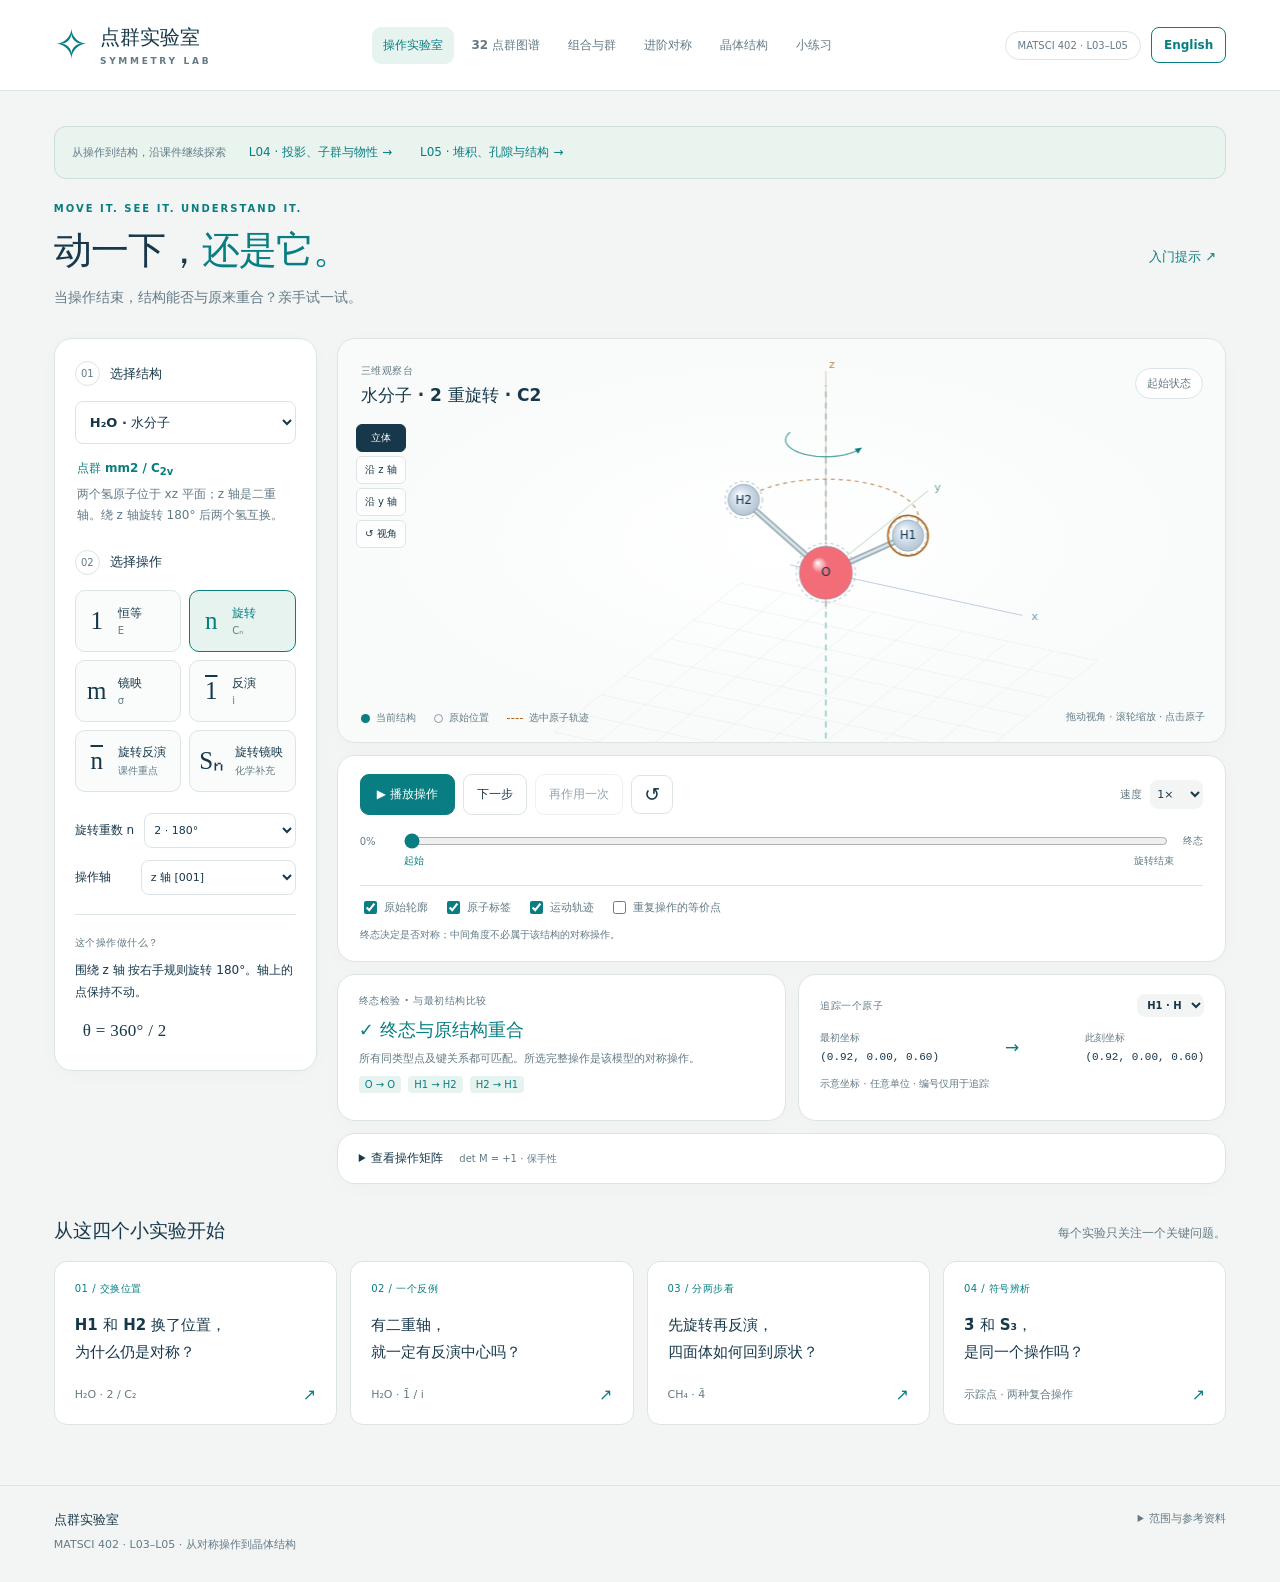
==== commit 722de228: "Add complete English and Chinese language switching Localize all six modules, 32 point groups, 17 cr" ====
--- a/index.html
+++ b/index.html
@@ -9,6 +9,12 @@
   <link rel="stylesheet" href="course.css?v=1.3">
   <link rel="stylesheet" href="stereo.css?v=1.3">
   <link rel="stylesheet" href="crystal.css?v=1.3">
+  <link rel="stylesheet" href="i18n.css?v=1.4.2">
+  <script defer src="i18n.js?v=1.4.2"></script>
+  <script defer src="i18n-static.js?v=1.4.2"></script>
+  <script defer src="i18n-core.js?v=1.4.2"></script>
+  <script defer src="i18n-crystal.js?v=1.4.2"></script>
+  <script defer src="i18n-course.js?v=1.4.2"></script>
   <script defer src="math.js?v=1.0"></script>
   <script defer src="lattice-math.js?v=1.1"></script>
   <script defer src="learning-data.js?v=1.3"></script>
@@ -16,12 +22,12 @@
   <script defer src="advanced-math.js?v=1.3"></script>
   <script defer src="course-math.js?v=1.3"></script>
   <script defer src="crystal-math.js?v=1.3"></script>
-  <script defer src="app.js?v=1.3"></script>
-  <script defer src="point-group-view.js?v=1.2"></script>
-  <script defer src="lattice-view.js?v=1.1"></script>
-  <script defer src="stereo-view.js?v=1.3"></script>
-  <script defer src="crystal-view.js?v=1.3"></script>
-  <script defer src="course-view.js?v=1.3"></script>
+  <script defer src="app.js?v=1.4.2"></script>
+  <script defer src="point-group-view.js?v=1.4.2"></script>
+  <script defer src="lattice-view.js?v=1.4.2"></script>
+  <script defer src="stereo-view.js?v=1.4.2"></script>
+  <script defer src="crystal-view.js?v=1.4.2"></script>
+  <script defer src="course-view.js?v=1.4.2"></script>
 </head>
 <body>
   <header class="topbar">
@@ -34,7 +40,7 @@
       <button class="nav-item" data-page="crystal">晶体结构</button>
       <button class="nav-item" data-page="quiz">小练习</button>
     </nav>
-    <span class="course-tag">MATSCI 402 · L03–L05</span>
+    <div class="language-tools"><span class="course-tag">MATSCI 402 · L03–L05</span><button type="button" class="language-toggle" id="language-toggle" data-language-toggle data-i18n-ignore lang="en" aria-label="切换到英文">English</button></div>
   </header>
 
   <main>
--- a/i18n.css
+++ b/i18n.css
@@ -0,0 +1,9 @@
+/* Language controls and room for longer English labels. */
+.topbar{height:auto;min-height:91px;gap:14px}.topbar nav{min-width:0}.language-tools{display:flex;align-items:center;gap:10px;flex-shrink:0}.language-toggle{background:var(--paper,#fff);border:1px solid var(--teal,#087e82);border-radius:8px;color:var(--teal,#087e82);padding:9px 12px;font-size:12px;font-weight:600;min-width:70px;min-height:36px;white-space:nowrap}.language-toggle:hover{background:var(--teal-soft,#e6f3ef)}.language-toggle:focus-visible{outline:3px solid #ca8b39;outline-offset:3px}
+html:lang(en) .nav-item{font-size:12px;padding:11px 8px}html:lang(en) .brand{font-size:19px}html:lang(en) .op-button>span:last-child{white-space:normal;overflow-wrap:anywhere;hyphens:auto}html:lang(en) .parameter-row{flex-wrap:wrap}html:lang(en) .parameter-row select{width:100%}html:lang(en) .scene-legend,html:lang(en) .pg-legend,html:lang(en) .lattice-legend{flex-wrap:wrap;gap:8px 12px}html:lang(en) .camera-hint{display:none}html:lang(en) .viewport-heading h2{max-width:85%;line-height:1.5}html:lang(en) .phase-pill{flex-shrink:0}html:lang(en) .primary-button,html:lang(en) .secondary-button,html:lang(en) .quiet-button{white-space:normal;line-height:1.5}html:lang(en) .playback-top{flex-wrap:wrap}html:lang(en) .coordinate-card .mini-label{flex-wrap:wrap}html:lang(en) .cx-radio-row button{white-space:normal;line-height:1.5;min-width:62px}html:lang(en) .cx-intro{flex-wrap:wrap}html:lang(en) .cx-source{white-space:normal}html:lang(en) .cx-next button{white-space:normal;min-width:140px}html:lang(en) .cx-route button{line-height:1.6}html:lang(en) .cx-route strong{display:block;line-height:1.5;margin:5px 0}html:lang(en) .cx-camera-hint{display:none}html:lang(en) .course-controls{flex-wrap:wrap}html:lang(en) .course-controls select{max-width:100%}html:lang(en) .pg-group-switch{flex-wrap:wrap}html:lang(en) .pg-group-switch label{min-width:0}html:lang(en) .pg-operation-meta{flex-wrap:wrap}html:lang(en) .atlas-controls{flex-wrap:wrap}html:lang(en) .atlas-properties{flex-wrap:wrap}html:lang(en) .atlas-detail{align-items:start}html:lang(en) .composition-controls{flex-wrap:wrap}
+@media(max-width:1400px){html:lang(en) .course-tag{display:none}}
+@media(max-width:1100px){.topbar{display:grid;grid-template-columns:minmax(0,1fr) auto;align-items:center;padding-top:14px;padding-bottom:12px;gap:10px 14px}.topbar nav{grid-column:1/-1;grid-row:2;display:flex;justify-content:center;gap:4px}.language-tools{grid-column:2;grid-row:1}.topbar .brand{grid-column:1;grid-row:1}.course-tag{display:none}}
+@media(max-width:760px){.topbar nav{display:grid;grid-template-columns:repeat(3,minmax(0,1fr));gap:5px}.topbar .nav-item{font-size:11px;padding:10px 5px;line-height:1.5;min-height:37px;white-space:normal}.language-toggle{padding:8px 11px;min-width:66px}html:lang(en) .course-path button{white-space:normal;line-height:1.6}html:lang(en) .atlas-detail{flex-direction:column}html:lang(en) .guided-heading{align-items:start;gap:12px}html:lang(en) .guided-heading p{max-width:45%}html:lang(en) .phase-pill{max-width:42%;white-space:normal;line-height:1.5}html:lang(en) .composition-controls label{max-width:100%}}
+@media(max-width:460px){html:lang(en) .cx-controls{grid-template-columns:minmax(0,1fr)}html:lang(en) .cx-intro h2{font-size:20px}html:lang(en) .cx-scene-heading strong{max-width:70%;line-height:1.5}html:lang(en) .cx-camera{top:78px}html:lang(en) .course-controls select{max-width:100%}html:lang(en) .course-controls label{flex-wrap:wrap;gap:8px}html:lang(en) .pg-group-switch label{display:block;width:100%}html:lang(en) .pg-group-switch select{width:100%;margin-top:8px}html:lang(en) .pg-legend{bottom:15px}html:lang(en) .scene-legend{max-width:90%}html:lang(en) .stage-track{padding-left:0;padding-right:0;gap:8px}html:lang(en) .stage-track button{line-height:1.5}html:lang(en) .coordinate-pair{flex-wrap:wrap}html:lang(en) .atlas-controls label{flex-wrap:wrap;max-width:100%}html:lang(en) .atlas-controls select{max-width:100%}html:lang(en) .lattice-orders>span{width:100%}html:lang(en) .course-bridge button{text-align:left}html:lang(en) .composition-controls label{flex-wrap:wrap}html:lang(en) .composition-controls select{width:100%}}
+
+html:lang(en) .cx-scene-heading>span{white-space:normal;max-width:35%;text-align:right}html:lang(en) .cx-radio-row button{min-width:0}
